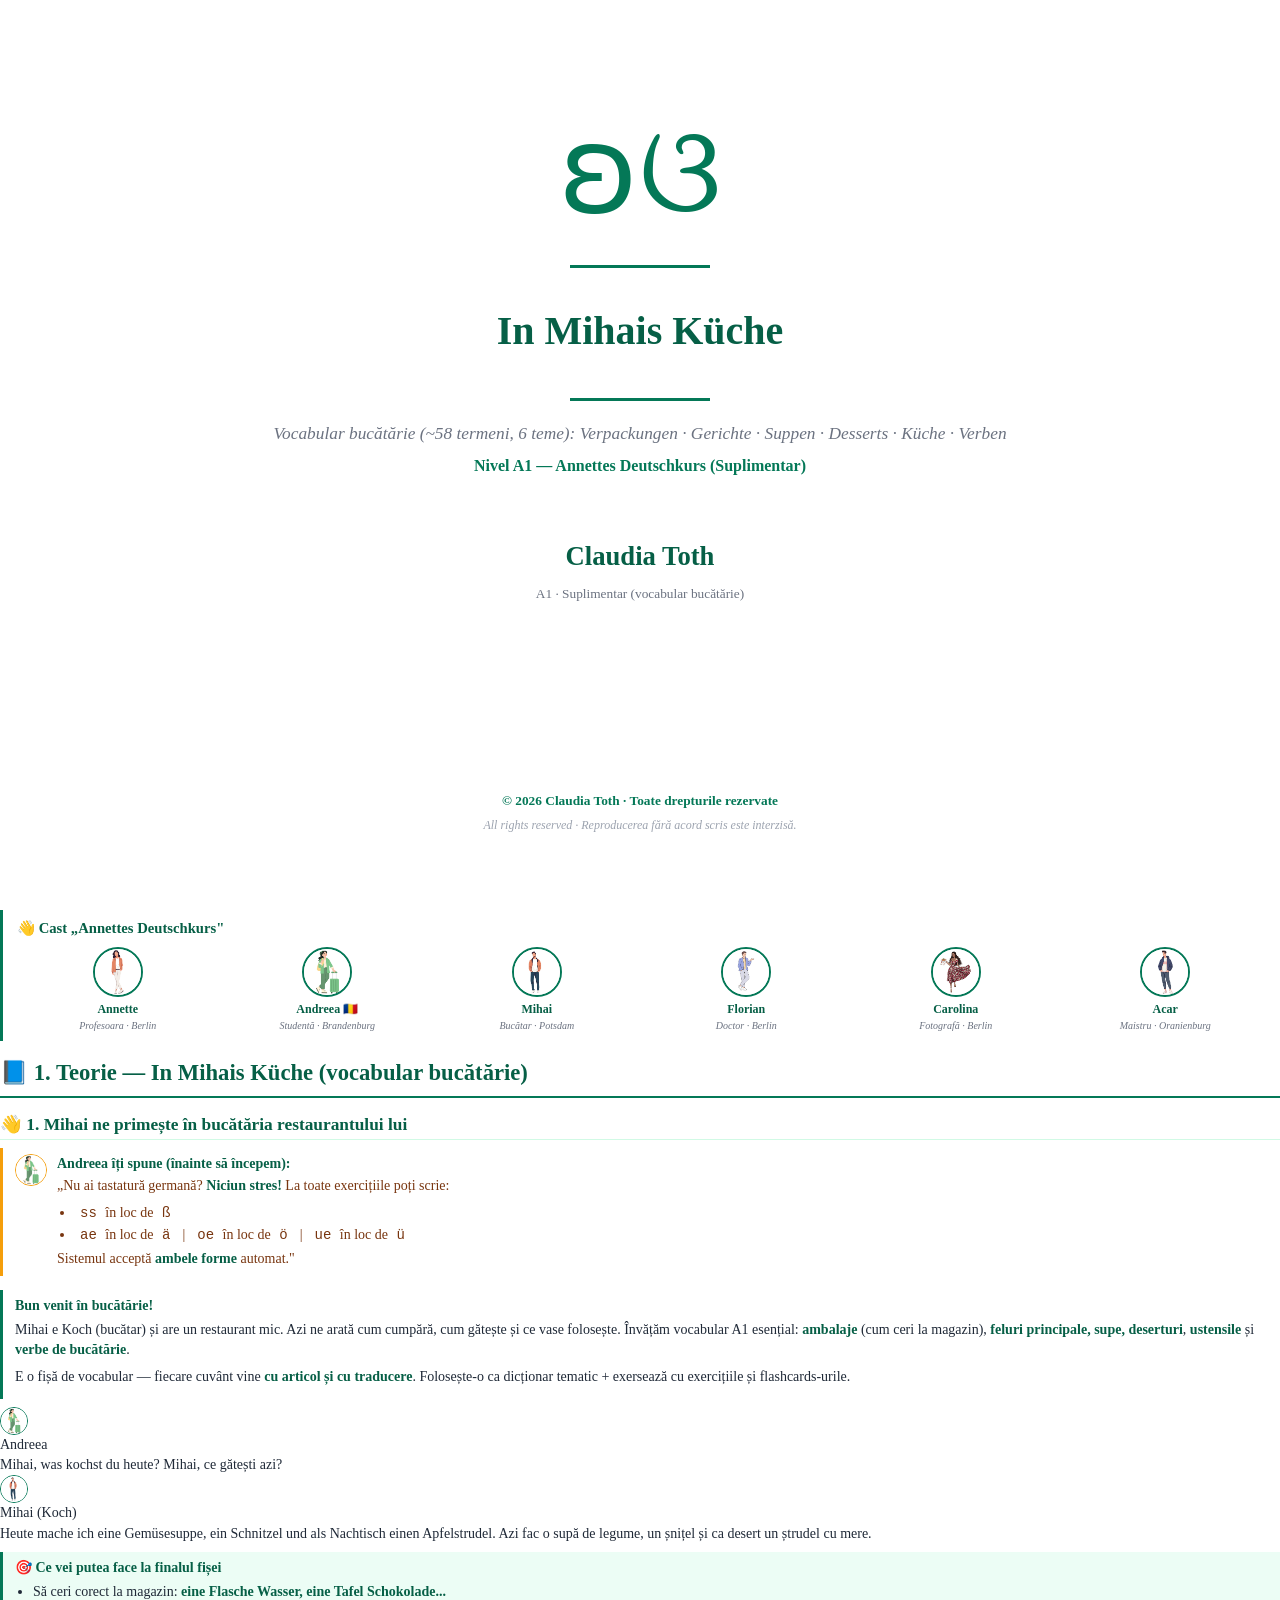
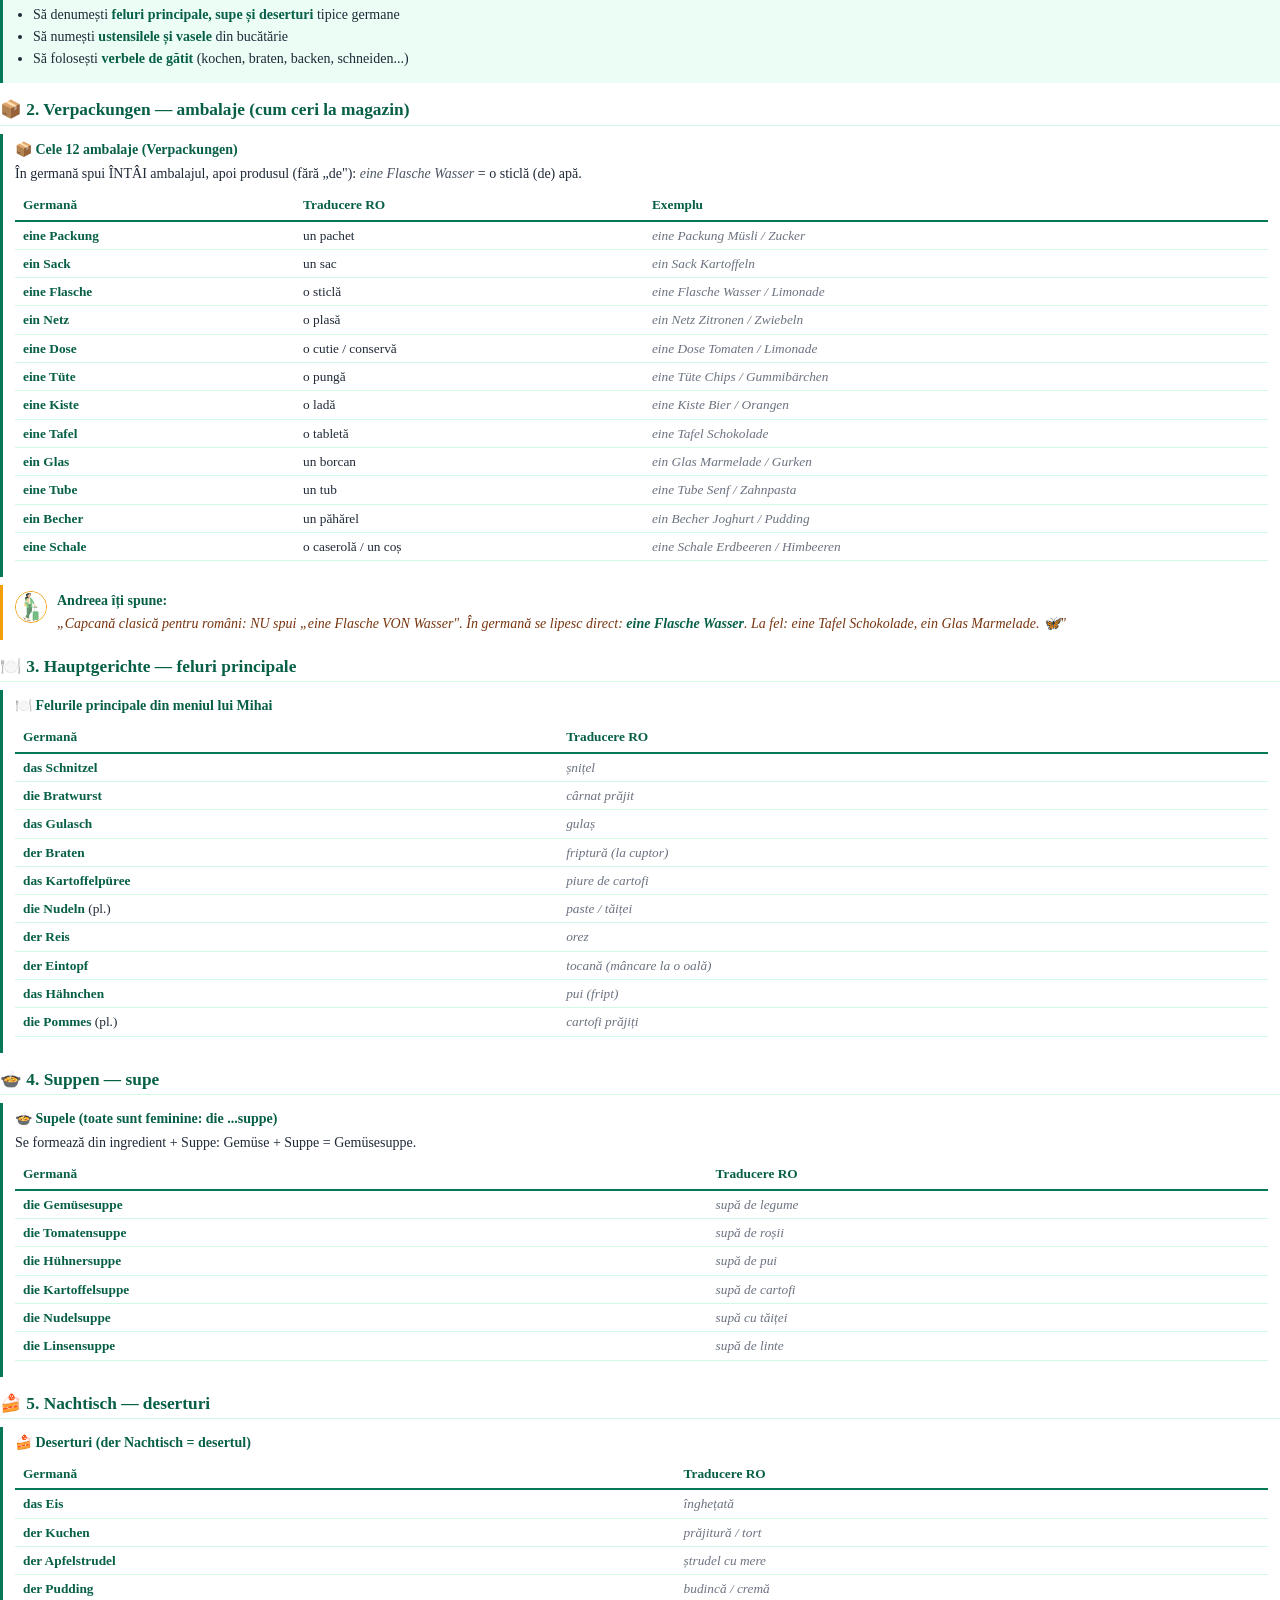
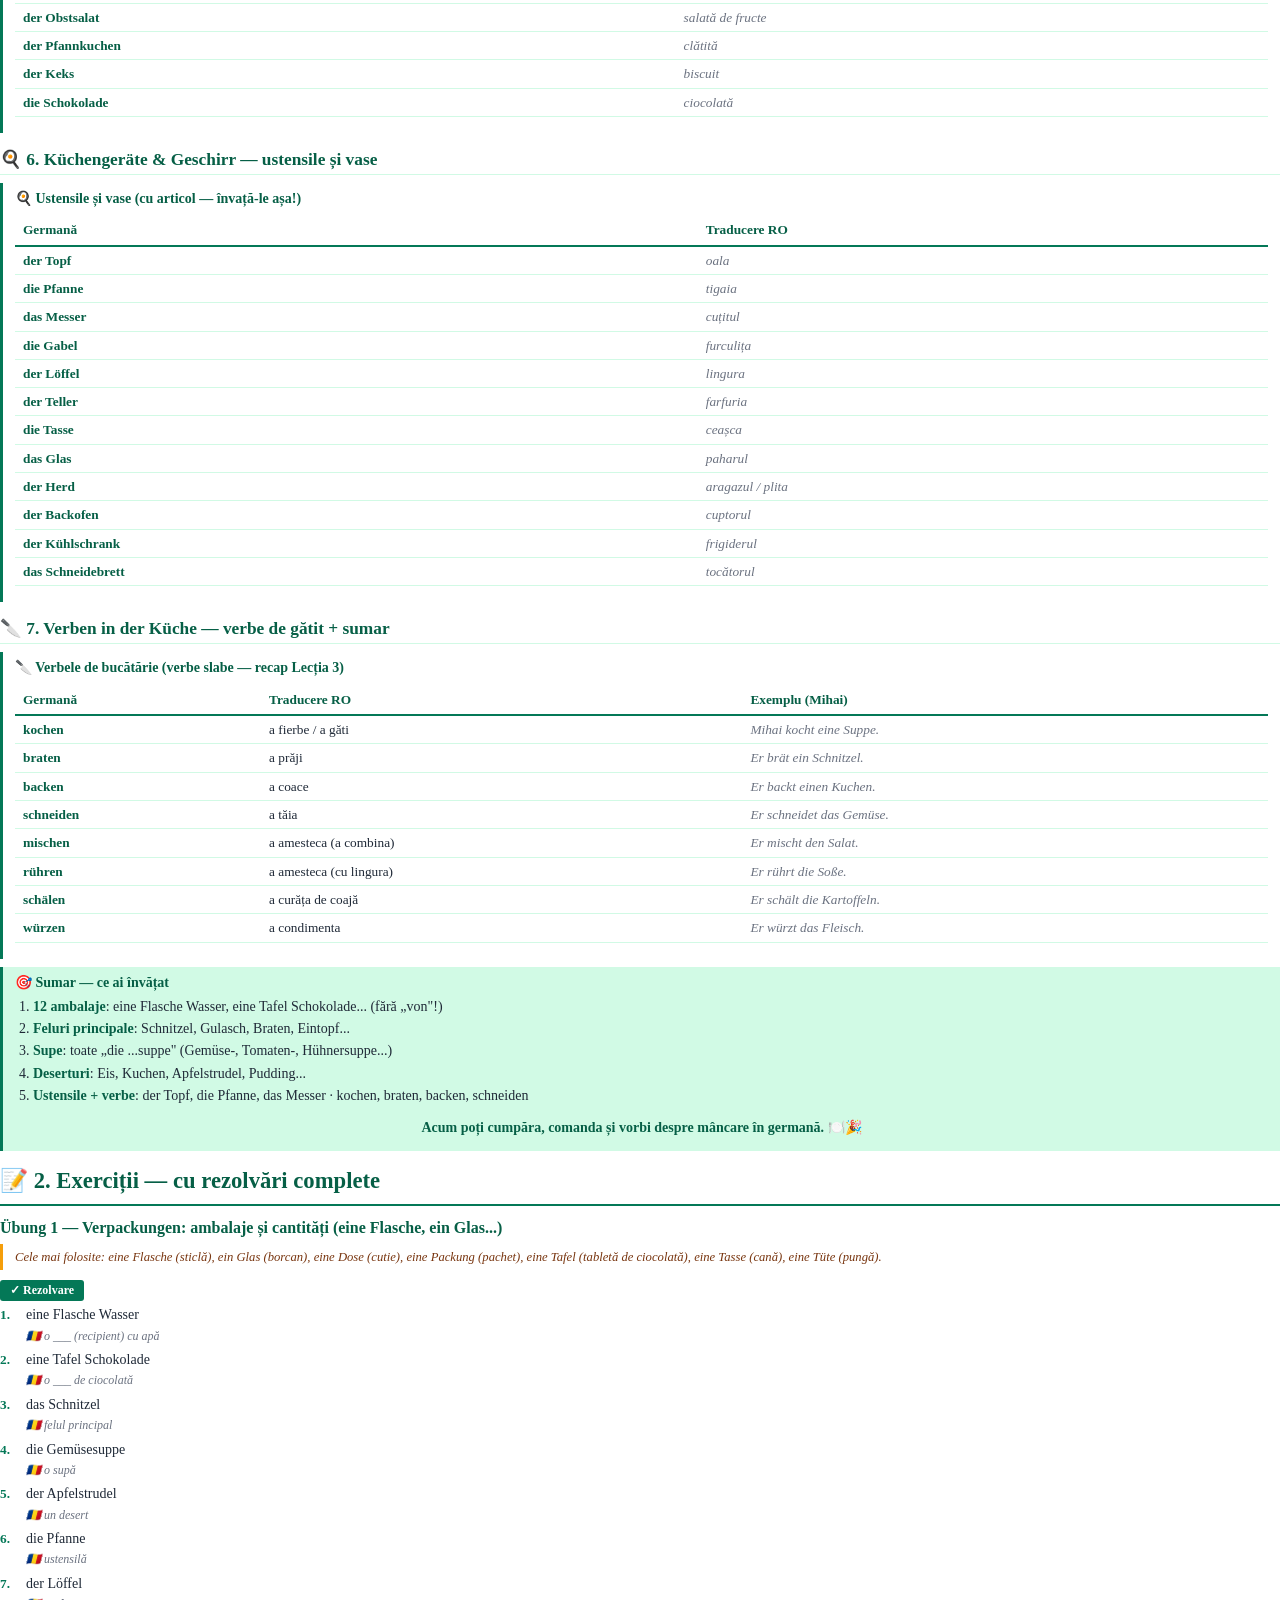
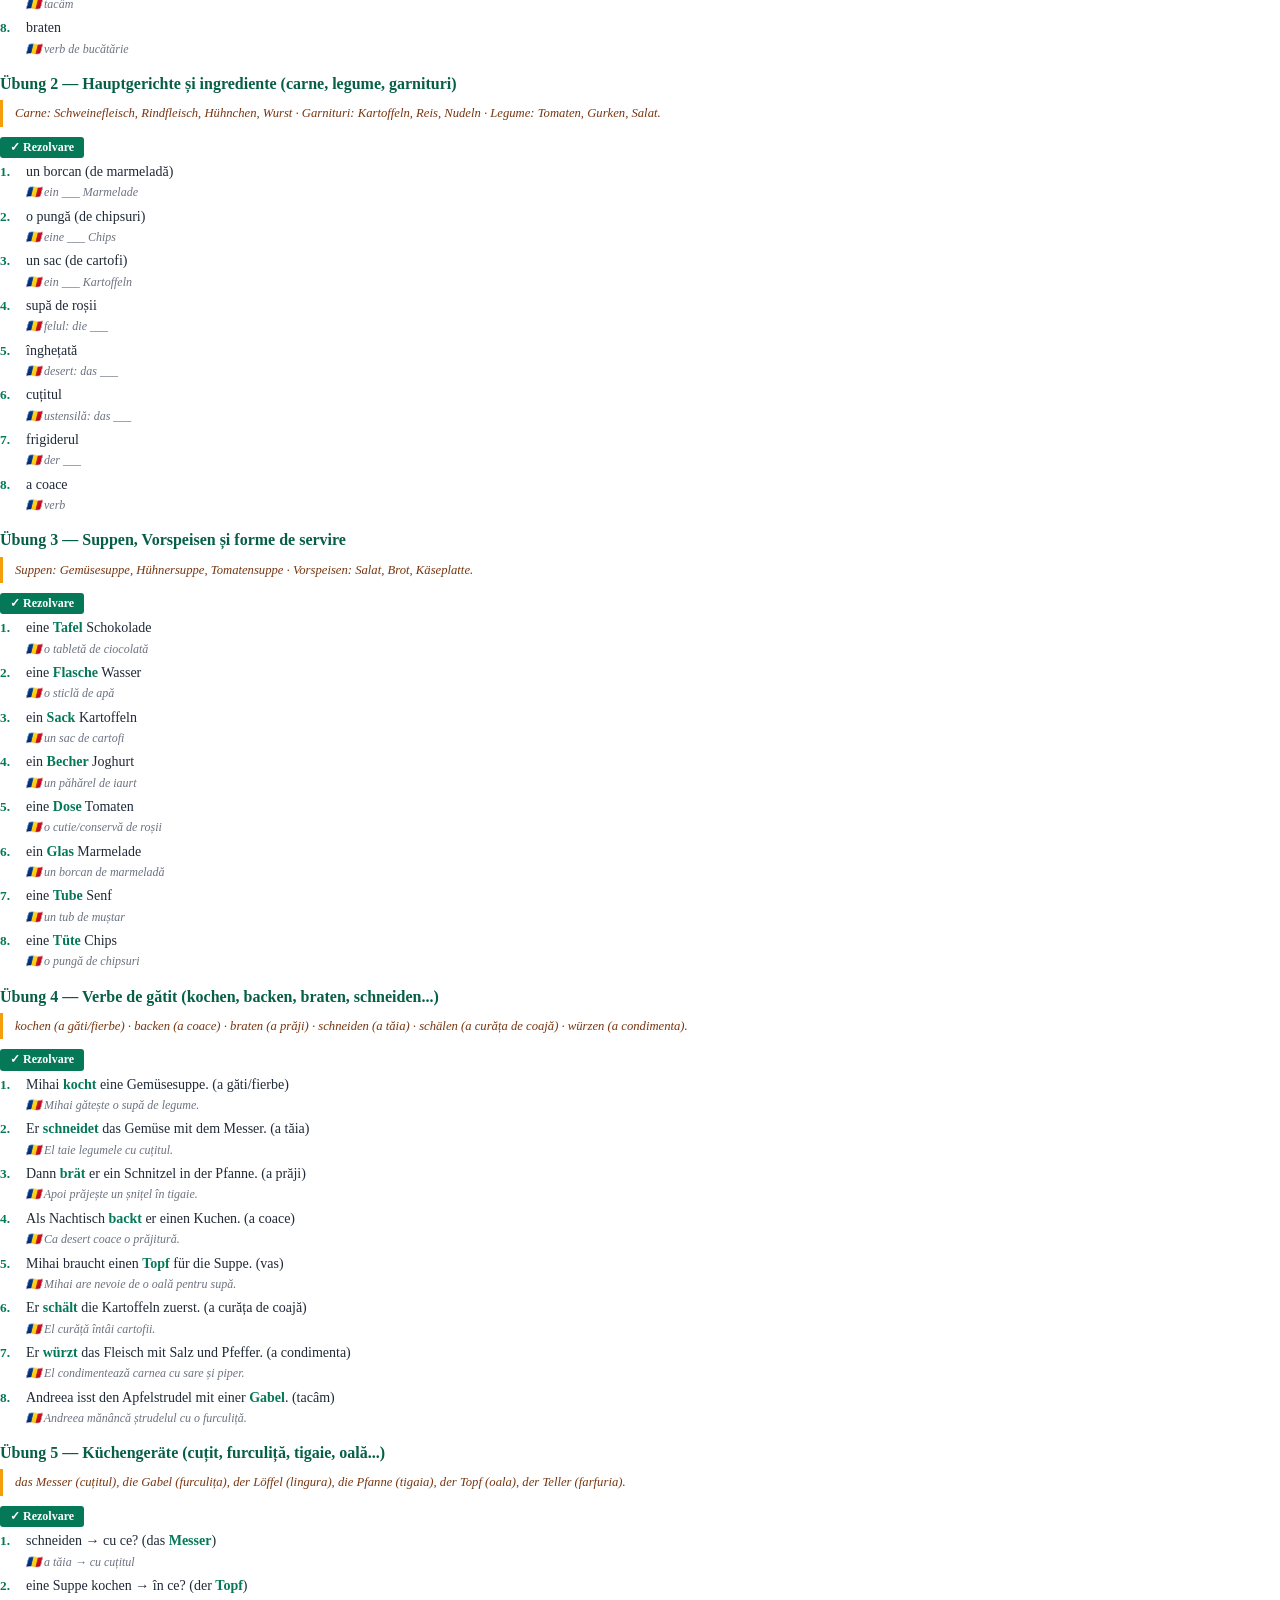
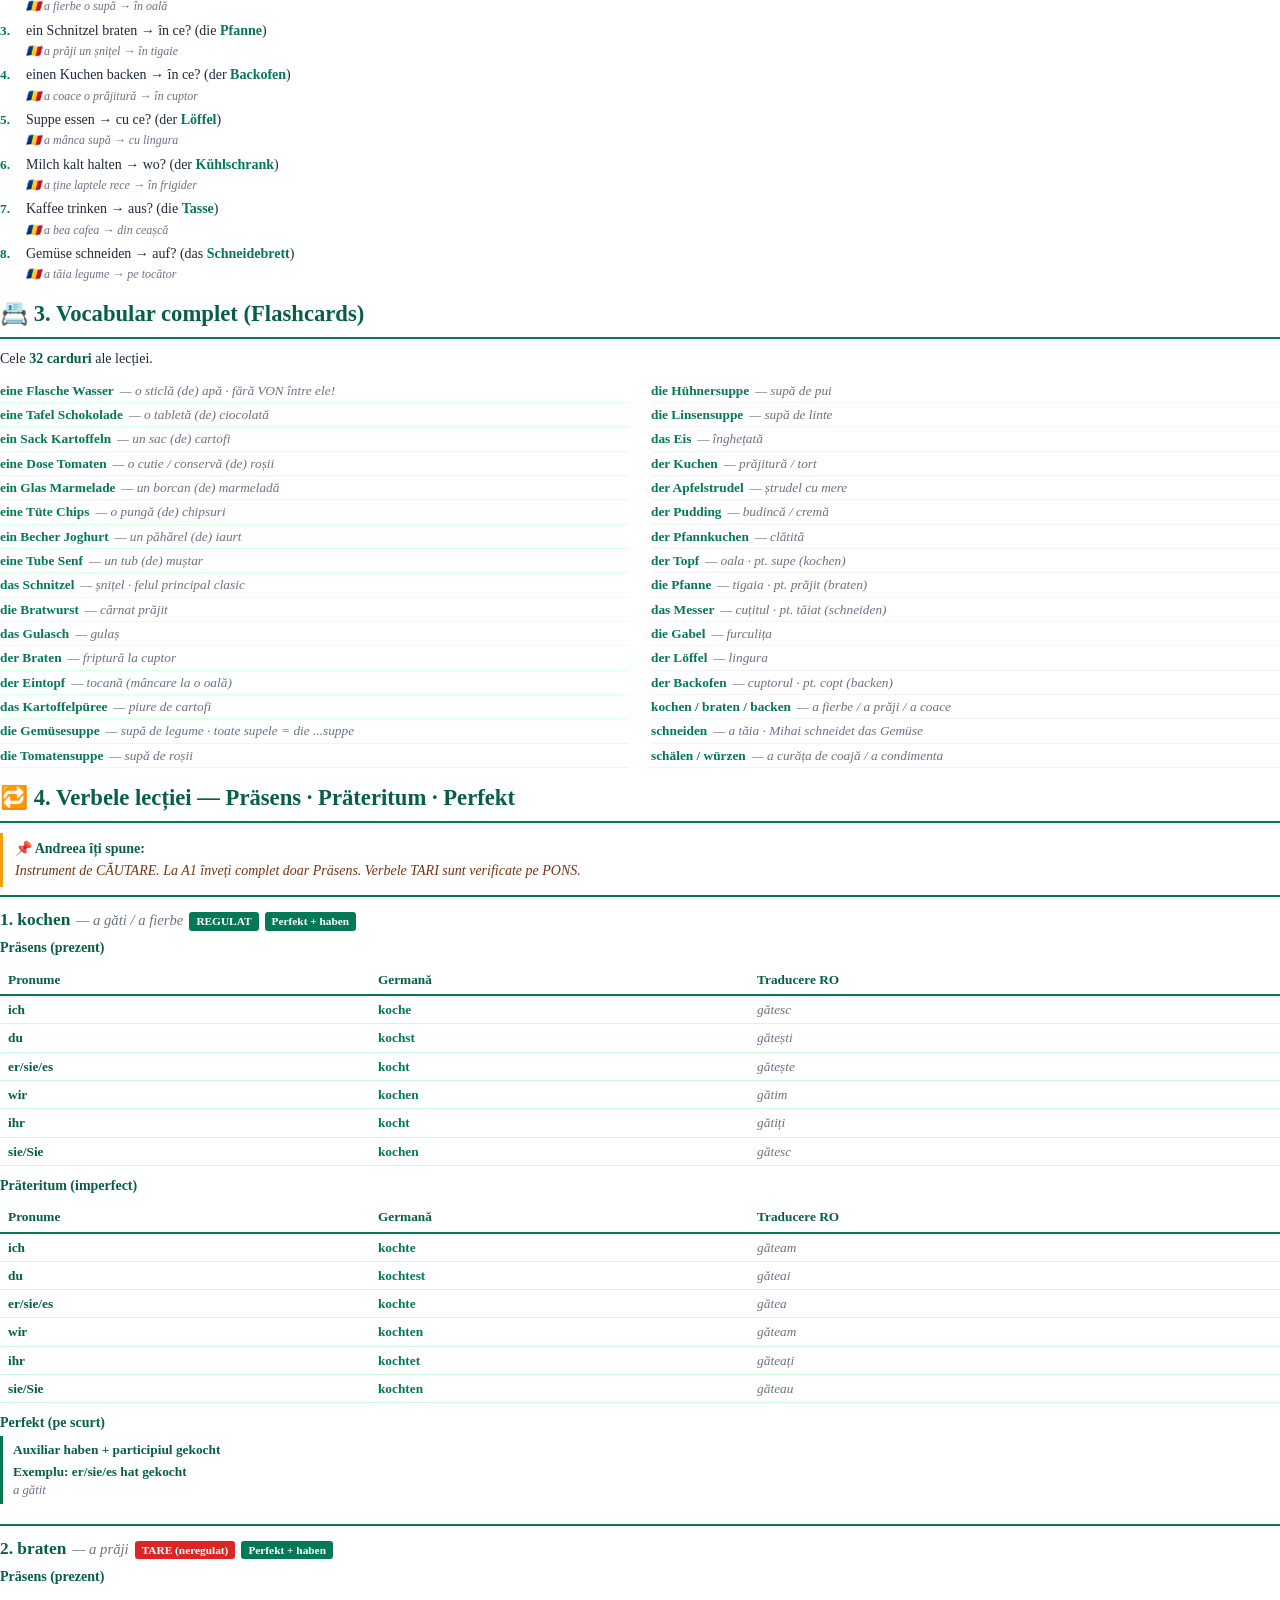
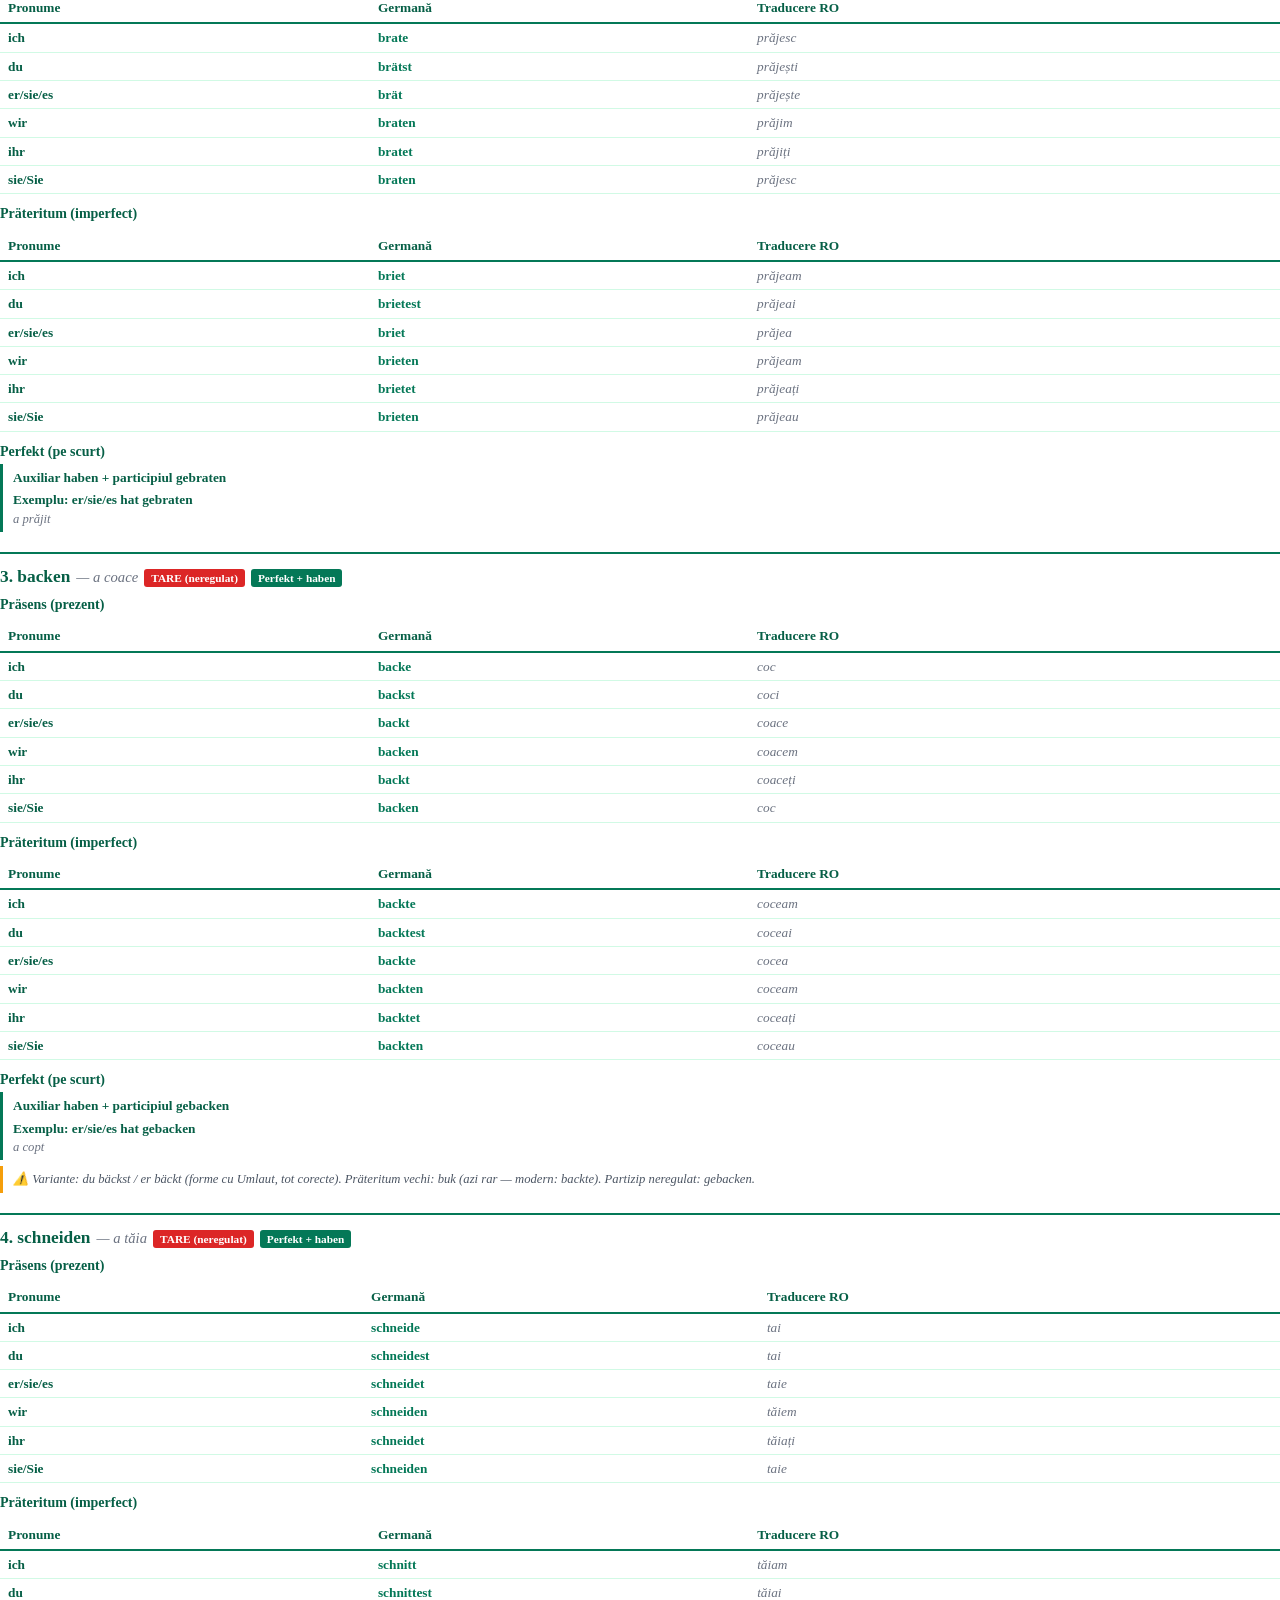
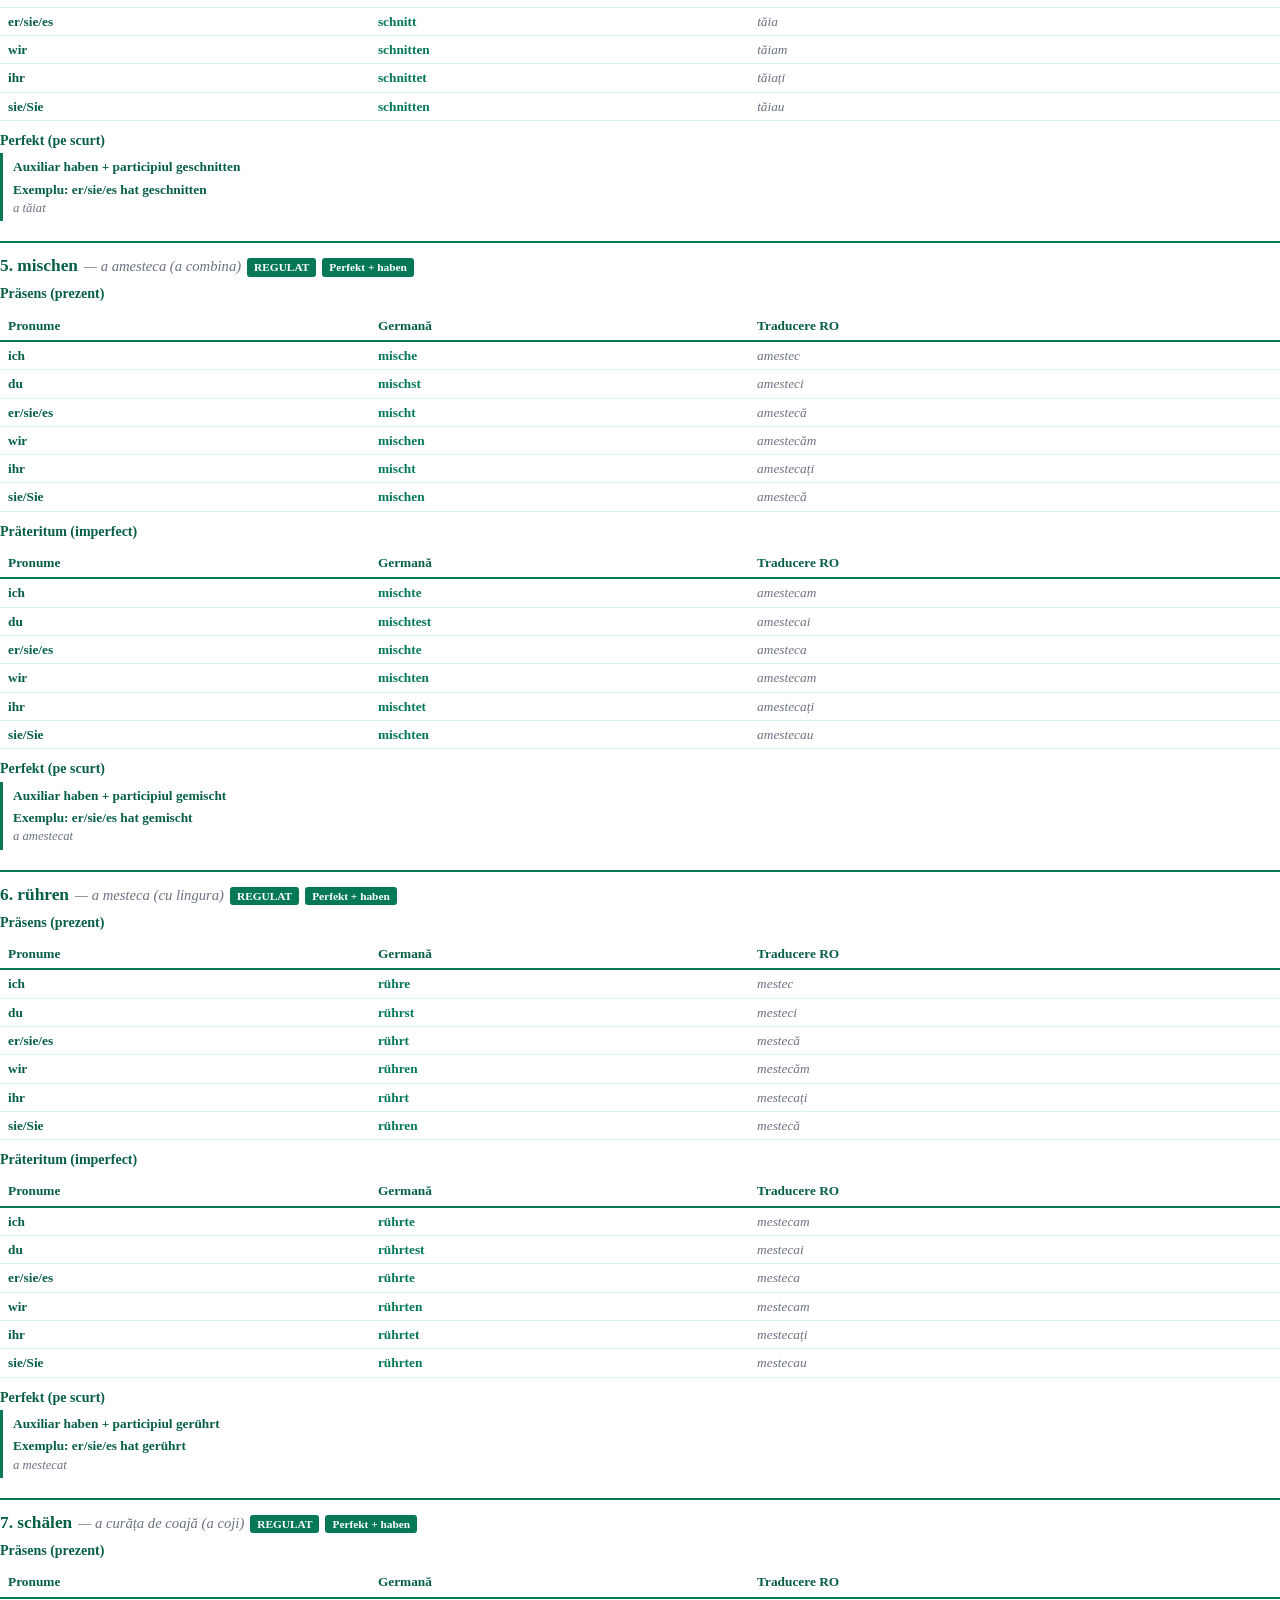
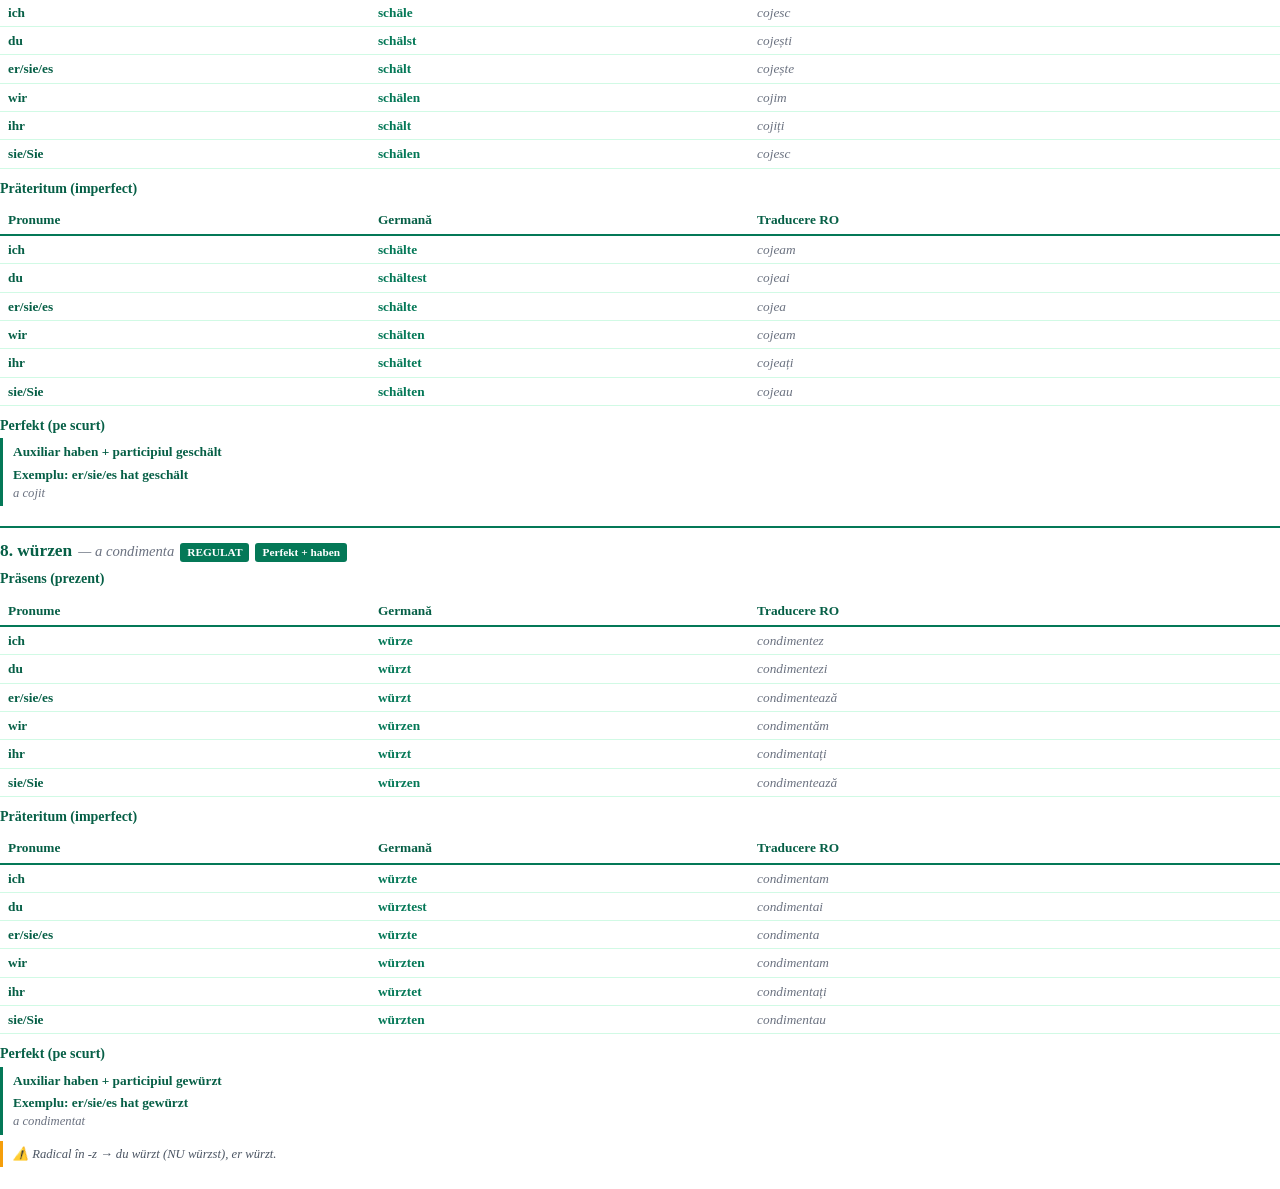
==== pdf.html @ fa6e8a19 "PDF brandat: In Mihais Kuche (suplimentar A1 vocabular bucatarie). 18 pagini." ====
<!DOCTYPE html>
<html lang="ro">
<head>
    <meta charset="UTF-8">
    <meta name="robots" content="noindex, nofollow">
    <title>In Mihais Küche · Claudia Toth · A1 · Suplimentar</title>
    <style>
        @page { size: A4; margin: 22mm 18mm 22mm 18mm;
            @bottom-center { content: "ʚଓ Claudia Toth · In Mihais Küche · A1 · Suplimentar (vocabular bucătărie) · © 2026 — Toate drepturile rezervate · pag. " counter(page) " / " counter(pages); font-size: 8.5pt; color: #047857; font-family: 'Georgia', 'Times New Roman', serif; }
        }
        @page :first { margin: 0; @bottom-center { content: ""; } }
        * { box-sizing: border-box; margin: 0; padding: 0; }
        body { font-family: 'Georgia', 'Times New Roman', serif; color: #1f2937; line-height: 1.45; font-size: 10.5pt; -webkit-print-color-adjust: exact; print-color-adjust: exact; }
        .cover { width: 100%; min-height: 100vh; padding: 80px 60px 60px; text-align: center; display: flex; flex-direction: column; align-items: center; justify-content: flex-start; page-break-after: always; }
        .cover-symbol { font-size: 90pt; color: #047857; line-height: 1; margin: 30px 0 15px; font-family: 'Segoe UI Emoji', 'Segoe UI', sans-serif; }
        .cover-divider { width: 140px; height: 3px; background: #047857; margin: 20px 0; border: none; }
        .cover-title { font-size: 30pt; color: #065f46; font-weight: bold; margin: 14px 0 18px; font-family: 'Georgia', serif; }
        .cover-subtitle { font-size: 13pt; color: #6b7280; font-style: italic; margin-bottom: 8px; }
        .cover-level { font-size: 12pt; color: #047857; font-weight: bold; margin-bottom: 60px; }
        .cover-author { font-size: 20pt; color: #065f46; font-weight: bold; margin-bottom: 8px; }
        .cover-series { font-size: 10pt; color: #6b7280; margin-bottom: 80px; }
        .cover-copyright { margin-top: auto; font-size: 10pt; color: #047857; font-weight: 600; }
        .cover-notice { font-size: 9pt; color: #9ca3af; font-style: italic; margin-top: 6px; }
        .content { padding: 0; }
        h1.chapter { color: #065f46; padding: 0 0 6px 0; font-size: 17pt; margin: 14px 0 10px; border-bottom: 2px solid #047857; font-family: 'Georgia', serif; page-break-after: avoid; }
        h2.sub-chapter { color: #065f46; font-size: 13pt; margin: 14px 0 6px; padding-bottom: 2px; border-bottom: 1px solid #d1fae5; font-family: 'Georgia', serif; page-break-after: avoid; }
        p { margin-bottom: 6px; }
        strong { color: #065f46; }
        em { color: #4b5563; font-style: italic; }
        ul, ol { margin: 4px 0 8px 22px; }
        li { margin-bottom: 2px; }
        .theory-box { background: transparent; border-left: 3px solid #047857; padding: 6px 12px; margin: 8px 0; page-break-inside: avoid; }
        .theory-box h4 { color: #065f46; font-size: 10.5pt; margin-bottom: 4px; }
        .info-box { border-left-color: #3b82f6; }
        .warn-box { border-left-color: #f59e0b; }
        .example-box { border-left: 2px dashed #047857; padding: 4px 12px; margin: 4px 0; page-break-inside: avoid; }
        .example-box .de { color: #065f46; font-weight: 600; }
        .example-box .ro { color: #6b7280; font-style: italic; font-size: 9.5pt; margin-top: 1px; }
        table { width: 100%; border-collapse: collapse; margin: 6px 0 10px; font-size: 10pt; page-break-inside: avoid; }
        table thead { background: transparent; }
        table th { padding: 5px 8px; text-align: left; font-weight: bold; color: #065f46; border-bottom: 2px solid #047857; }
        table td { padding: 4px 8px; border-bottom: 1px solid #d1fae5; vertical-align: top; }
        td.verb { color: #047857; font-weight: bold; }
        td.ro-text { color: #6b7280; font-style: italic; }
        .ro-translation { display: block; color: #6b7280; font-style: italic; font-size: 9pt; margin-top: 1px; }
        .andreea-note { border-left: 3px solid #f59e0b; padding: 6px 12px; margin: 8px 0; page-break-inside: avoid; font-style: italic; color: #78350f; display: flex; gap: 10px; align-items: flex-start; }
        .andreea-note .speaker { font-weight: bold; font-style: normal; color: #065f46; margin-bottom: 2px; }
        .andreea-note-avatar { width: 32px; height: 32px; border-radius: 50%; object-fit: cover; flex-shrink: 0; border: 1.5px solid #f59e0b; }
        .andreea-note-content { display: block; flex: 1; }
        .dialog-avatar { width: 28px; height: 28px; border-radius: 50%; object-fit: cover; border: 1.5px solid #047857; vertical-align: middle; margin-right: 6px; }
        .cast-banner { border-left: 3px solid #047857; padding: 8px 14px; margin: 10px 0 16px; page-break-inside: avoid; }
        .cast-banner h4 { color: #065f46; font-size: 11pt; margin-bottom: 8px; }
        .cast-grid { display: grid; grid-template-columns: repeat(6, 1fr); gap: 8px; }
        .cast-card { text-align: center; font-size: 8.5pt; page-break-inside: avoid; }
        .cast-card img { width: 50px; height: 50px; border-radius: 50%; object-fit: cover; display: block; margin: 0 auto 4px; border: 2px solid #047857; }
        .cast-card .name { color: #065f46; font-weight: bold; font-size: 9pt; display: block; }
        .cast-card .detail { color: #6b7280; font-style: italic; font-size: 7.5pt; display: block; }
        .ex-block { margin-bottom: 14px; page-break-inside: avoid; }
        .ex-block h3 { color: #065f46; font-size: 12pt; margin-bottom: 5px; }
        .ex-block .instruction { border-left: 3px solid #f59e0b; padding: 4px 12px; margin-bottom: 6px; font-size: 9.5pt; color: #78350f; font-style: italic; }
        .rezolvare-banner { display: inline-block; background: #047857; color: white; padding: 2px 10px; border-radius: 3px; font-size: 9pt; font-weight: bold; margin: 4px 0; -webkit-print-color-adjust: exact; print-color-adjust: exact; }
        .ex-item { display: flex; gap: 8px; margin-bottom: 5px; align-items: flex-start; }
        .ex-num { color: #047857; font-weight: bold; font-size: 10pt; flex-shrink: 0; min-width: 18px; }
        .ex-num::after { content: "."; }
        .ex-body { flex: 1; }
        .ex-q { margin-bottom: 2px; }
        .ex-a { color: #047857; font-weight: bold; font-size: 10pt; margin-top: 2px; }
        .ex-a::before { content: "✓ Rezolvare: "; color: #065f46; }
        .ex-explanation { color: #6b7280; font-size: 9pt; font-style: italic; margin-top: 1px; }
        .options { margin-left: 14px; color: #4b5563; font-size: 9.5pt; }
        .options .right { color: #047857; font-weight: bold; }
        .flashcards-grid { columns: 2; column-gap: 22px; margin-top: 8px; }
        .fc-row { break-inside: avoid; padding: 2px 0; border-bottom: 1px dotted #d1fae5; font-size: 10pt; }
        .fc-row .de { color: #047857; font-weight: bold; }
        .fc-row .ro { color: #6b7280; font-style: italic; margin-left: 6px; }
        .verb-card { border-top: 2px solid #047857; padding: 10px 0 8px 0; margin-bottom: 12px; page-break-inside: avoid; }
        .verb-card .vh { display: flex; align-items: baseline; flex-wrap: wrap; gap: 6px; margin-bottom: 6px; }
        .verb-card .vh .name { font-size: 13pt; color: #065f46; font-weight: bold; }
        .verb-card .vh .ro { color: #6b7280; font-style: italic; font-size: 11pt; }
        .verb-card .vh .badge { display: inline-block; padding: 1px 7px; border-radius: 3px; font-size: 8.5pt; color: white; font-weight: bold; -webkit-print-color-adjust: exact; print-color-adjust: exact; }
        .verb-card .vh .badge.strong { background: #dc2626; }
        .verb-card .vh .badge.weak { background: #047857; }
        .verb-card .vh .badge.aux { background: #7c3aed; }
        .verb-card .vh .badge.sein { background: #2563eb; }
        .verb-card .vh .badge.haben { background: #047857; }
        .verb-card h5 { color: #065f46; margin: 6px 0 2px; font-size: 10.5pt; }
        .verb-card .perfekt-box { border-left: 3px solid #047857; padding: 4px 10px; margin-top: 2px; font-size: 10pt; }
        .verb-card .perfekt-box .de { color: #065f46; font-weight: 600; }
        .verb-card .perfekt-box .ro { color: #6b7280; font-style: italic; font-size: 9.5pt; }
        .verb-card .note { font-size: 9.5pt; color: #4b5563; padding: 4px 10px; border-left: 3px solid #f59e0b; margin-top: 6px; font-style: italic; }
        .new-section { page-break-before: always; }
    </style>
</head>
<body>

<div class="cover">
    <div class="cover-symbol">ʚଓ</div>
    <hr class="cover-divider">
    <h1 class="cover-title">In Mihais Küche</h1>
    <hr class="cover-divider">
    <p class="cover-subtitle">Vocabular bucătărie (~58 termeni, 6 teme): Verpackungen · Gerichte · Suppen · Desserts · Küche · Verben</p>
    <p class="cover-level">Nivel A1 — Annettes Deutschkurs (Suplimentar)</p>
    <p class="cover-author">Claudia Toth</p>
    <p class="cover-series">A1 · Suplimentar (vocabular bucătărie)</p>
    <div class="cover-copyright">© 2026 Claudia Toth · Toate drepturile rezervate</div>
    <p class="cover-notice">All rights reserved · Reproducerea fără acord scris este interzisă.</p>
</div>

<div id="pdf-content"></div>

<script src="theory.js"></script>
<script src="exercises.js"></script>
<script src="flashcards.js"></script>
<script src="verbs.js"></script>
<script src="pdf-builder.js"></script>

</body>
</html>
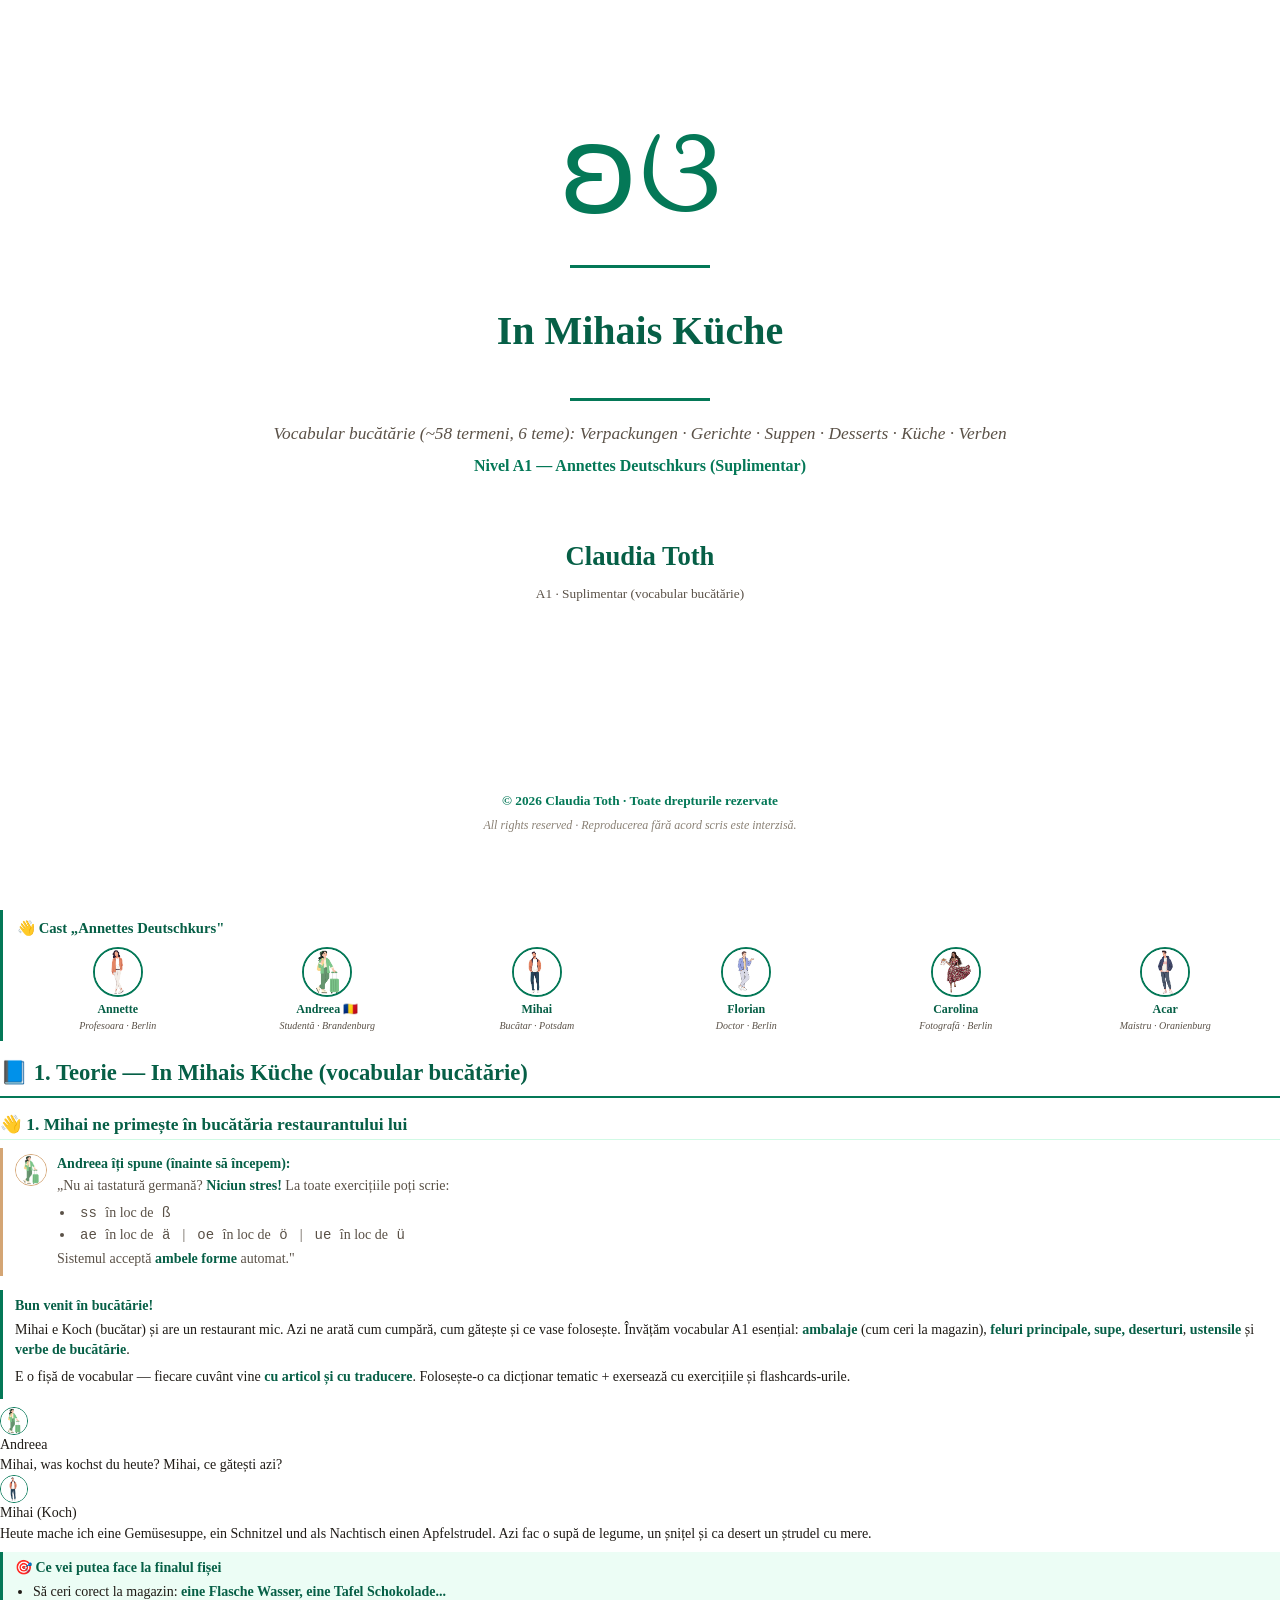
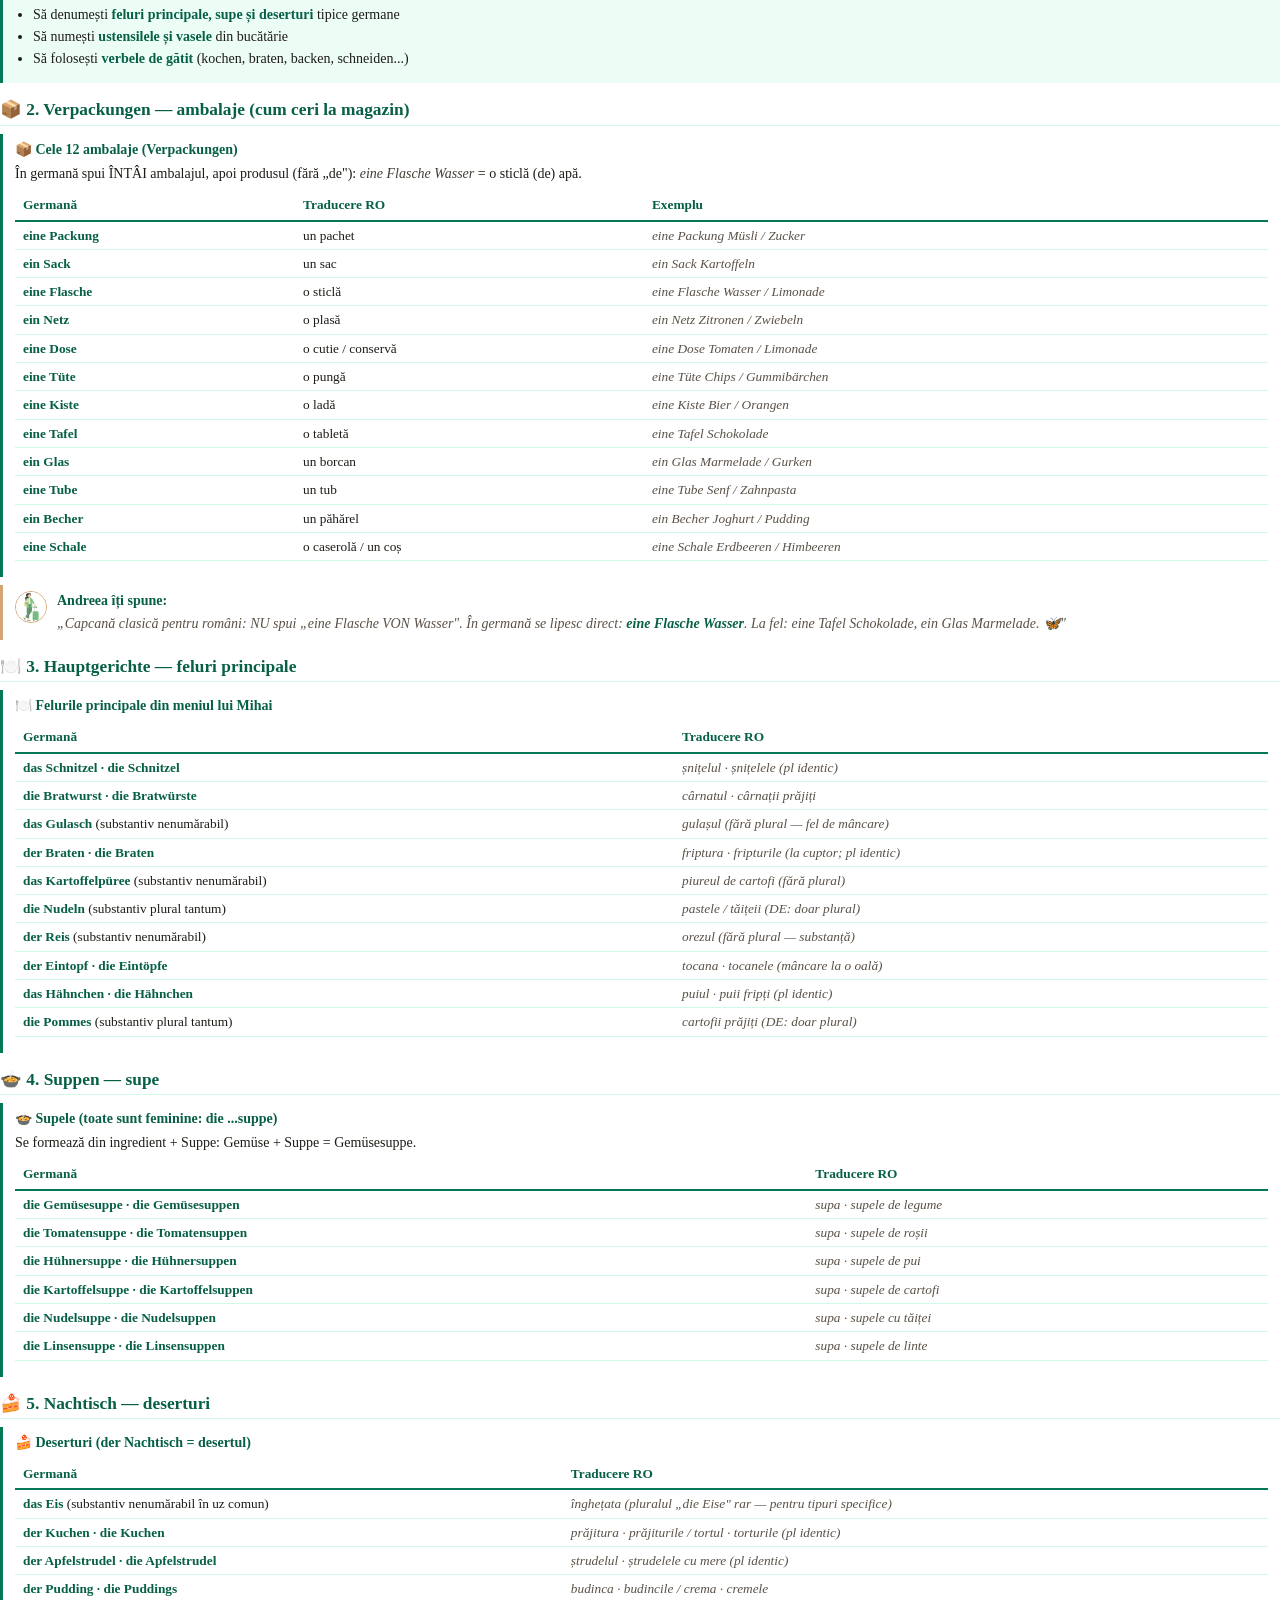
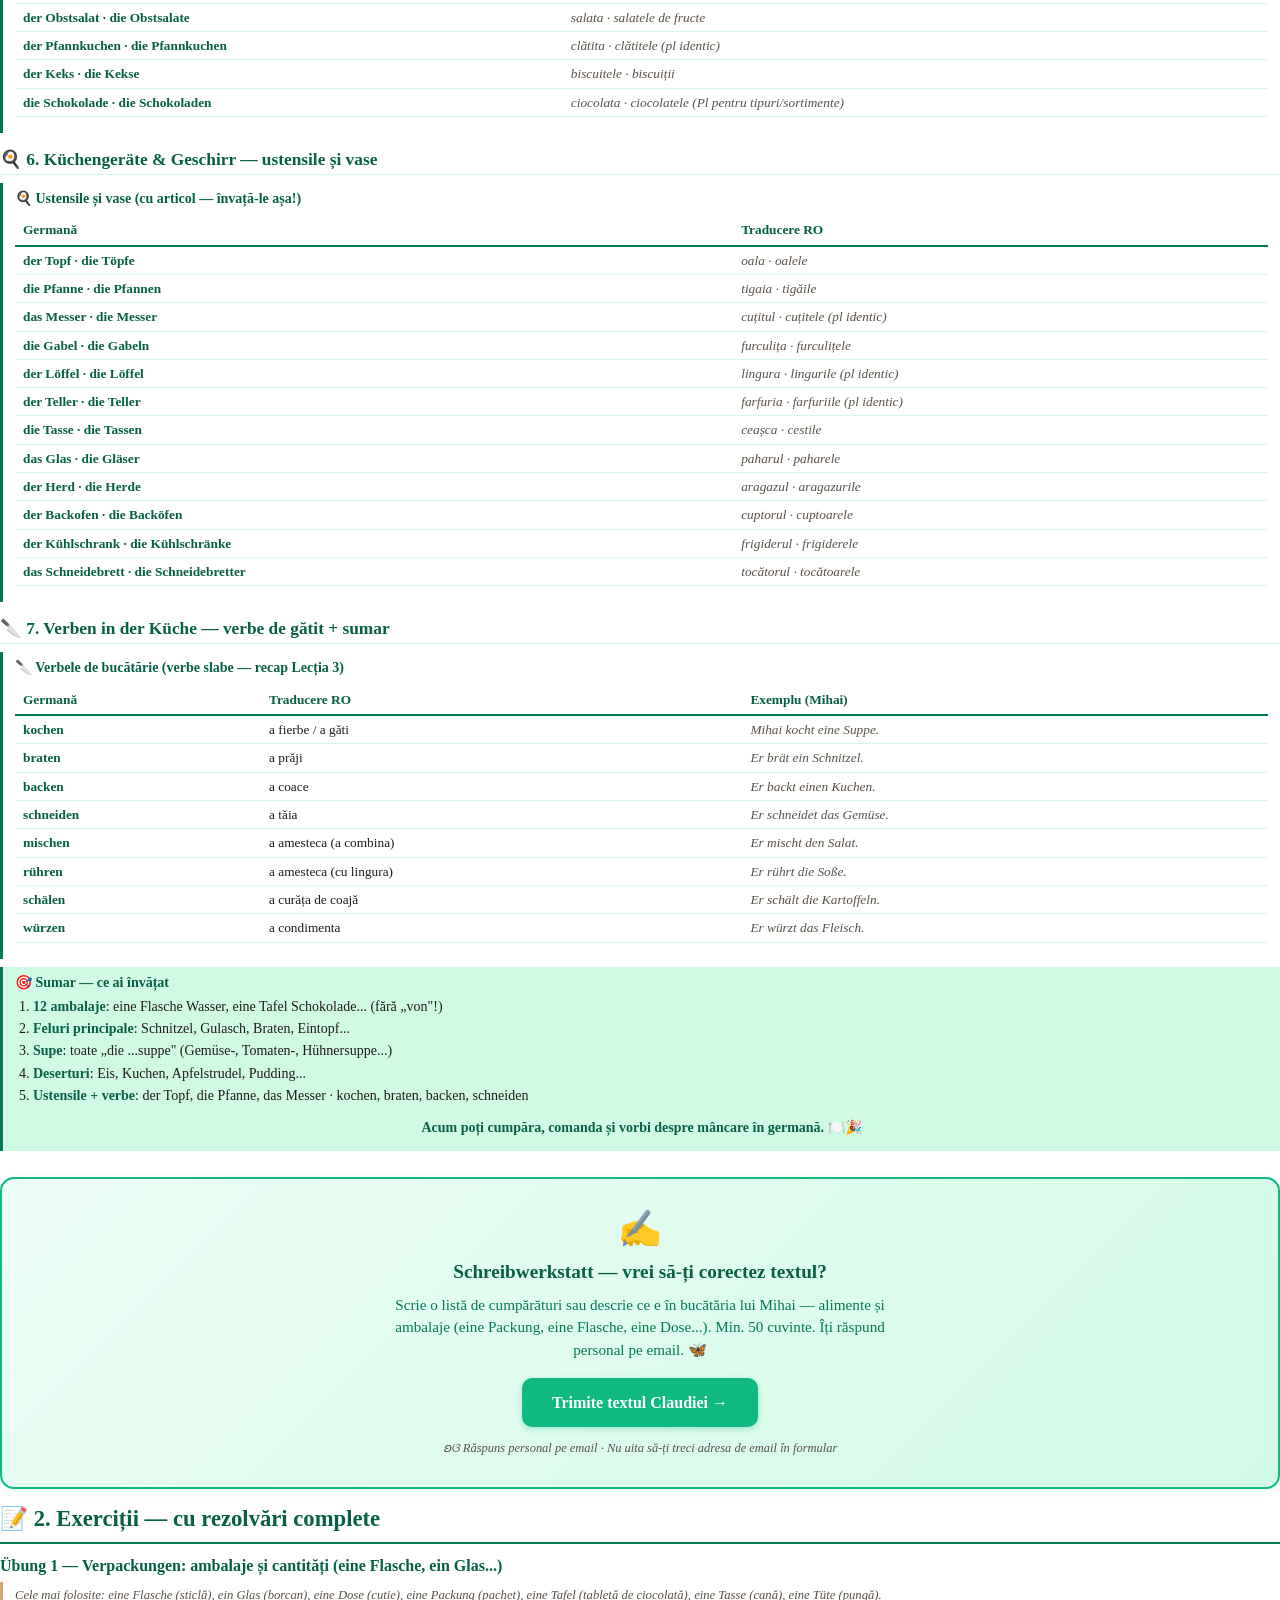
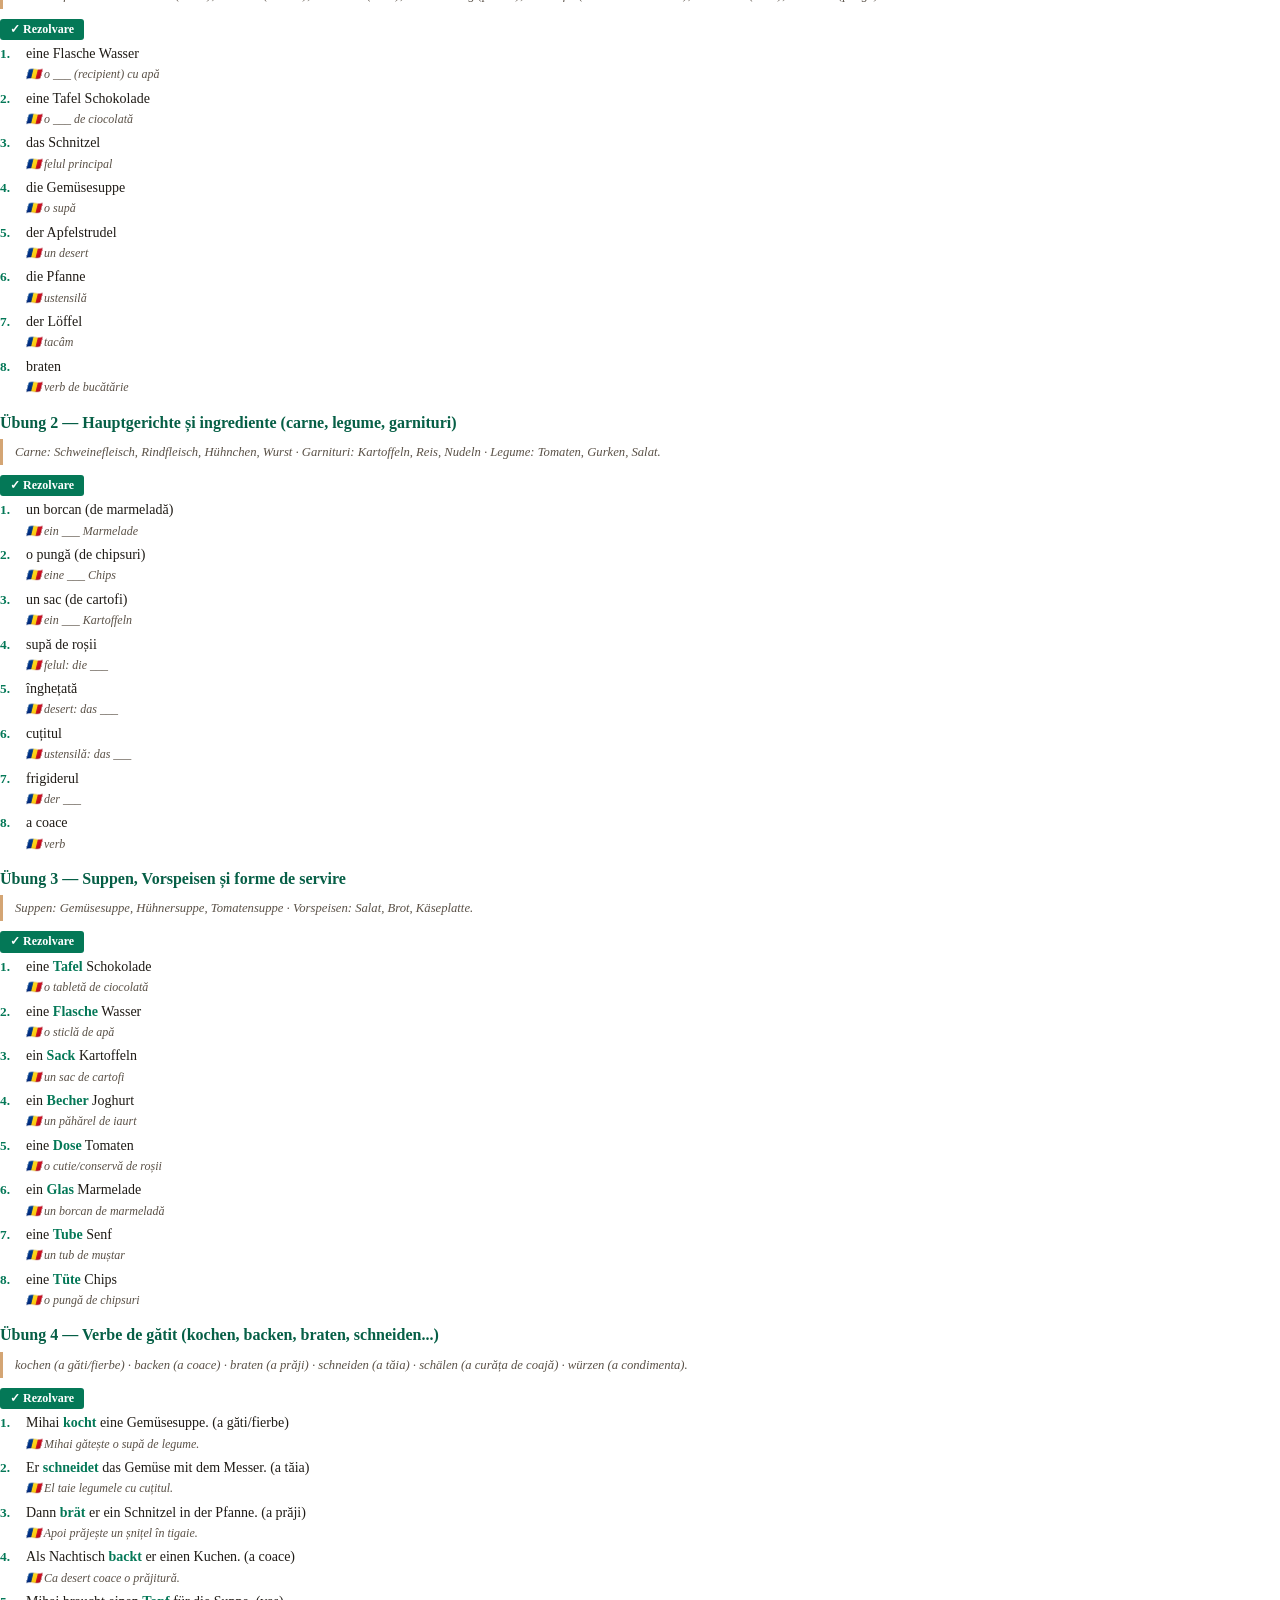
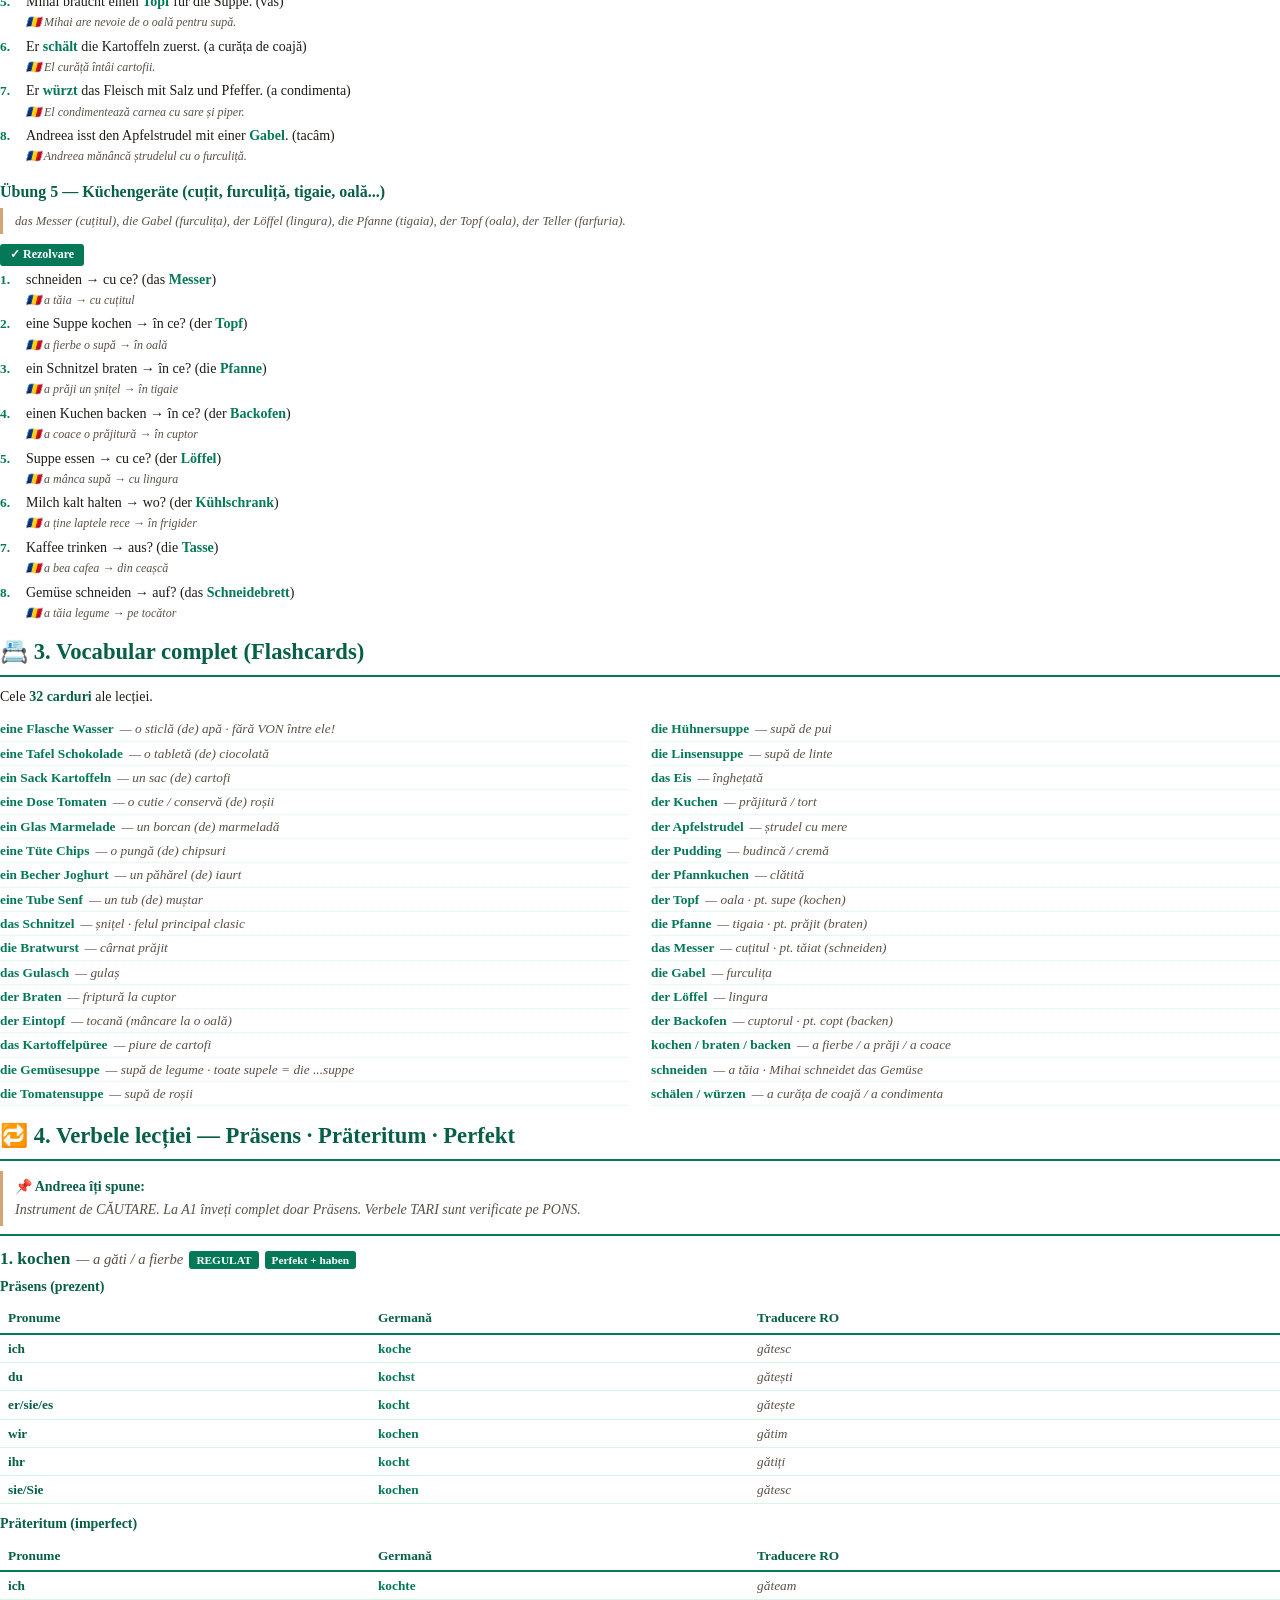
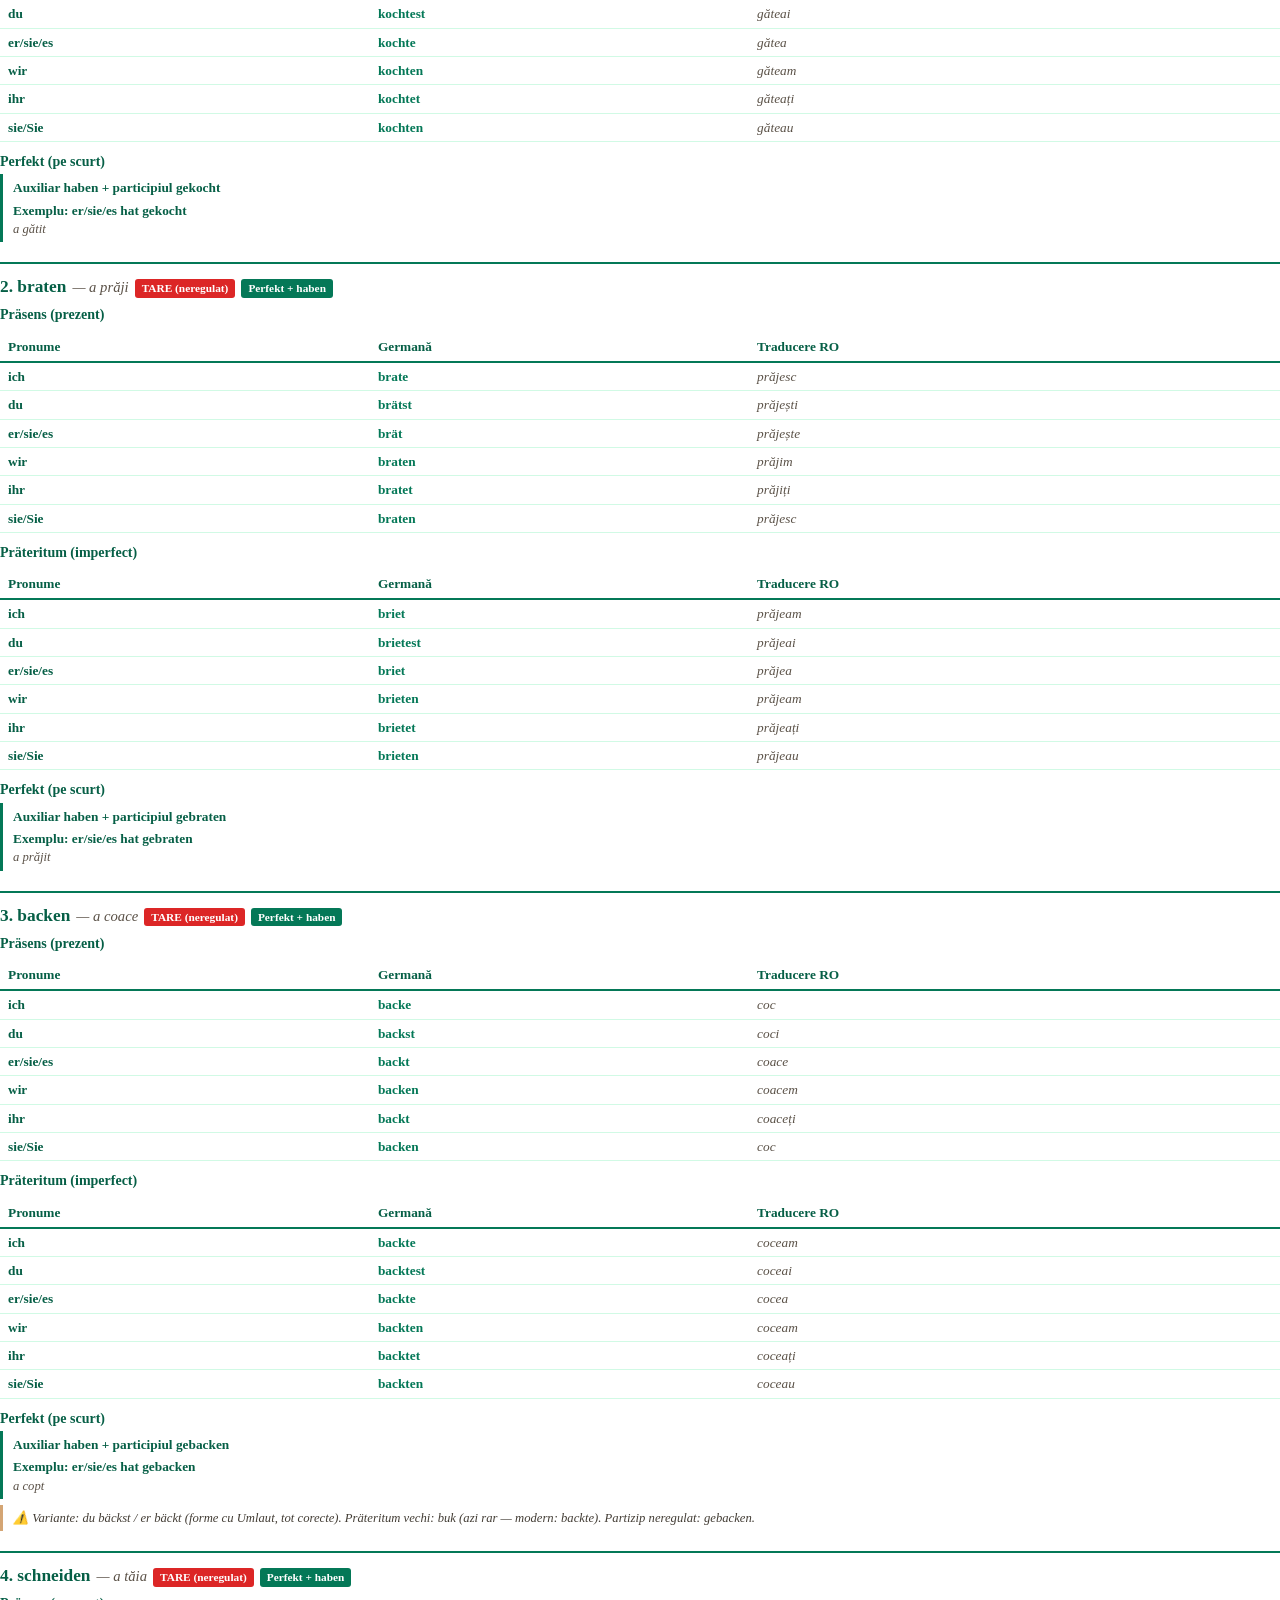
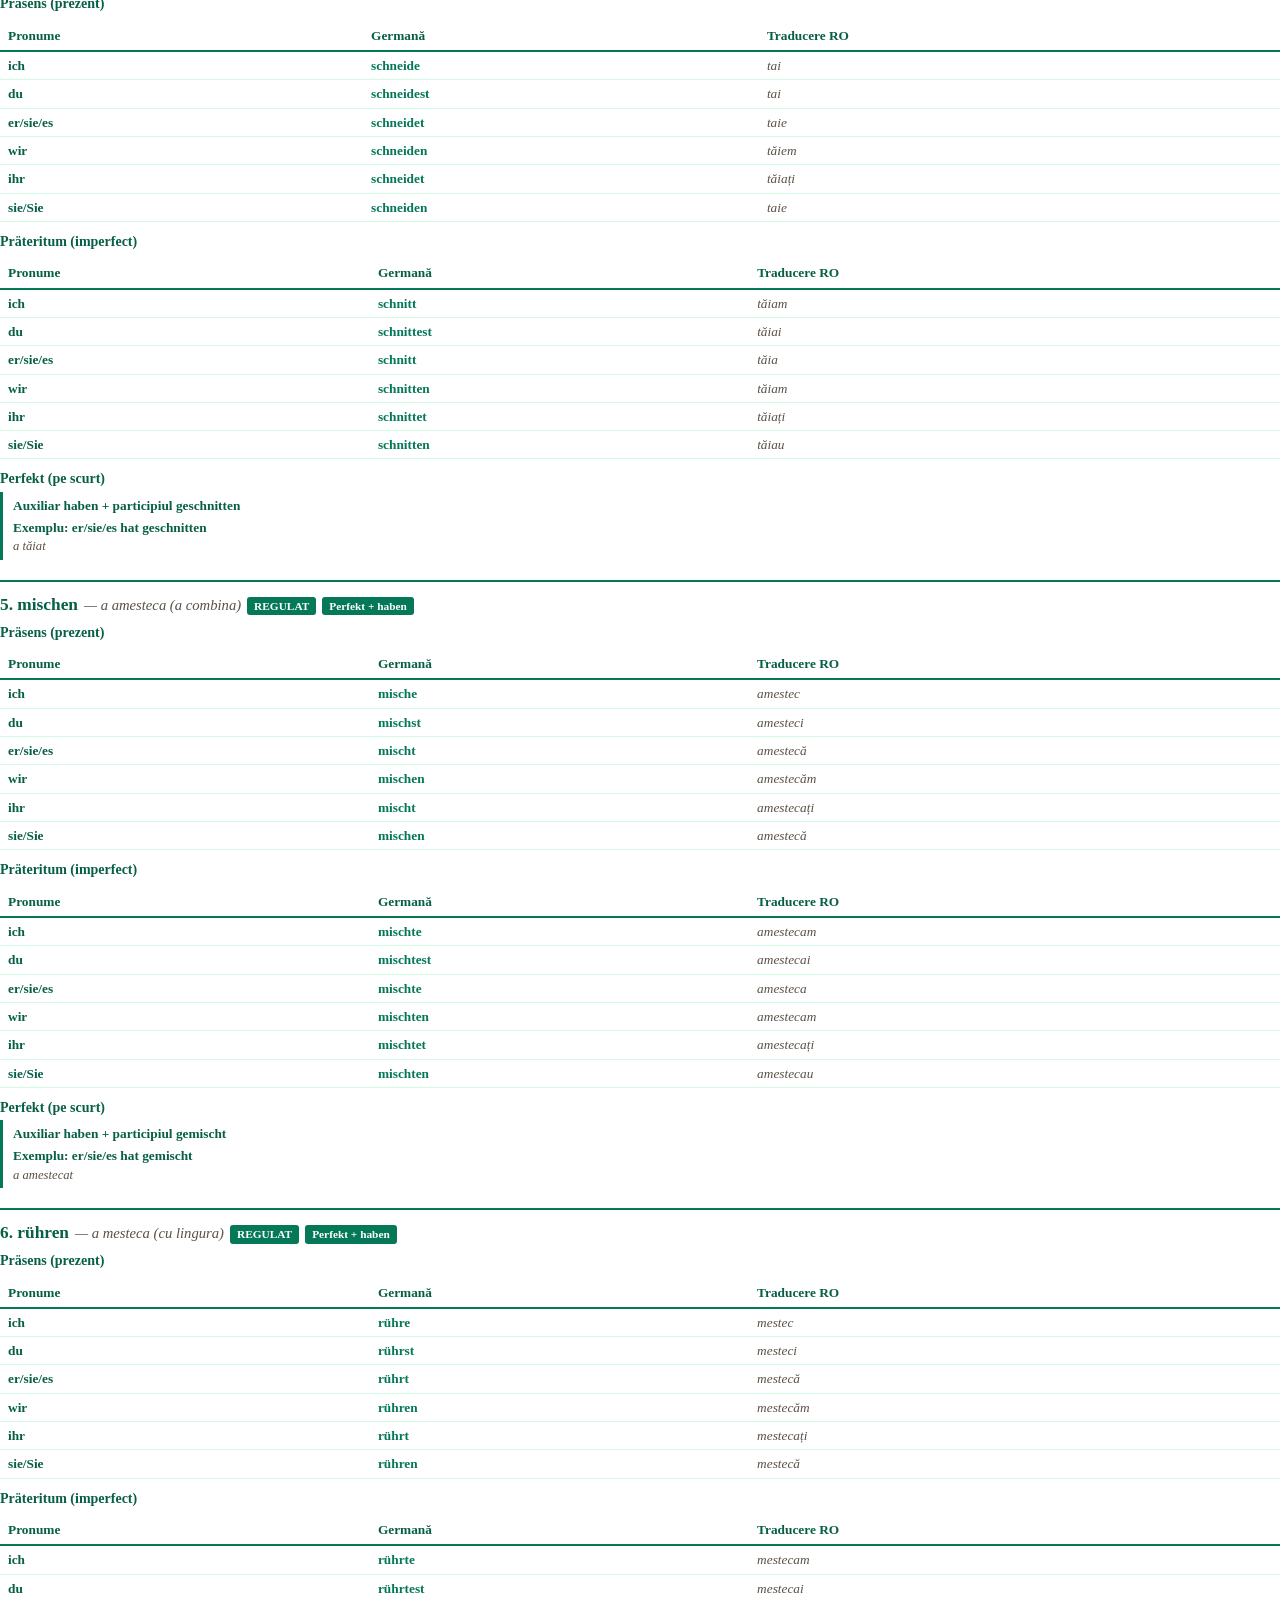
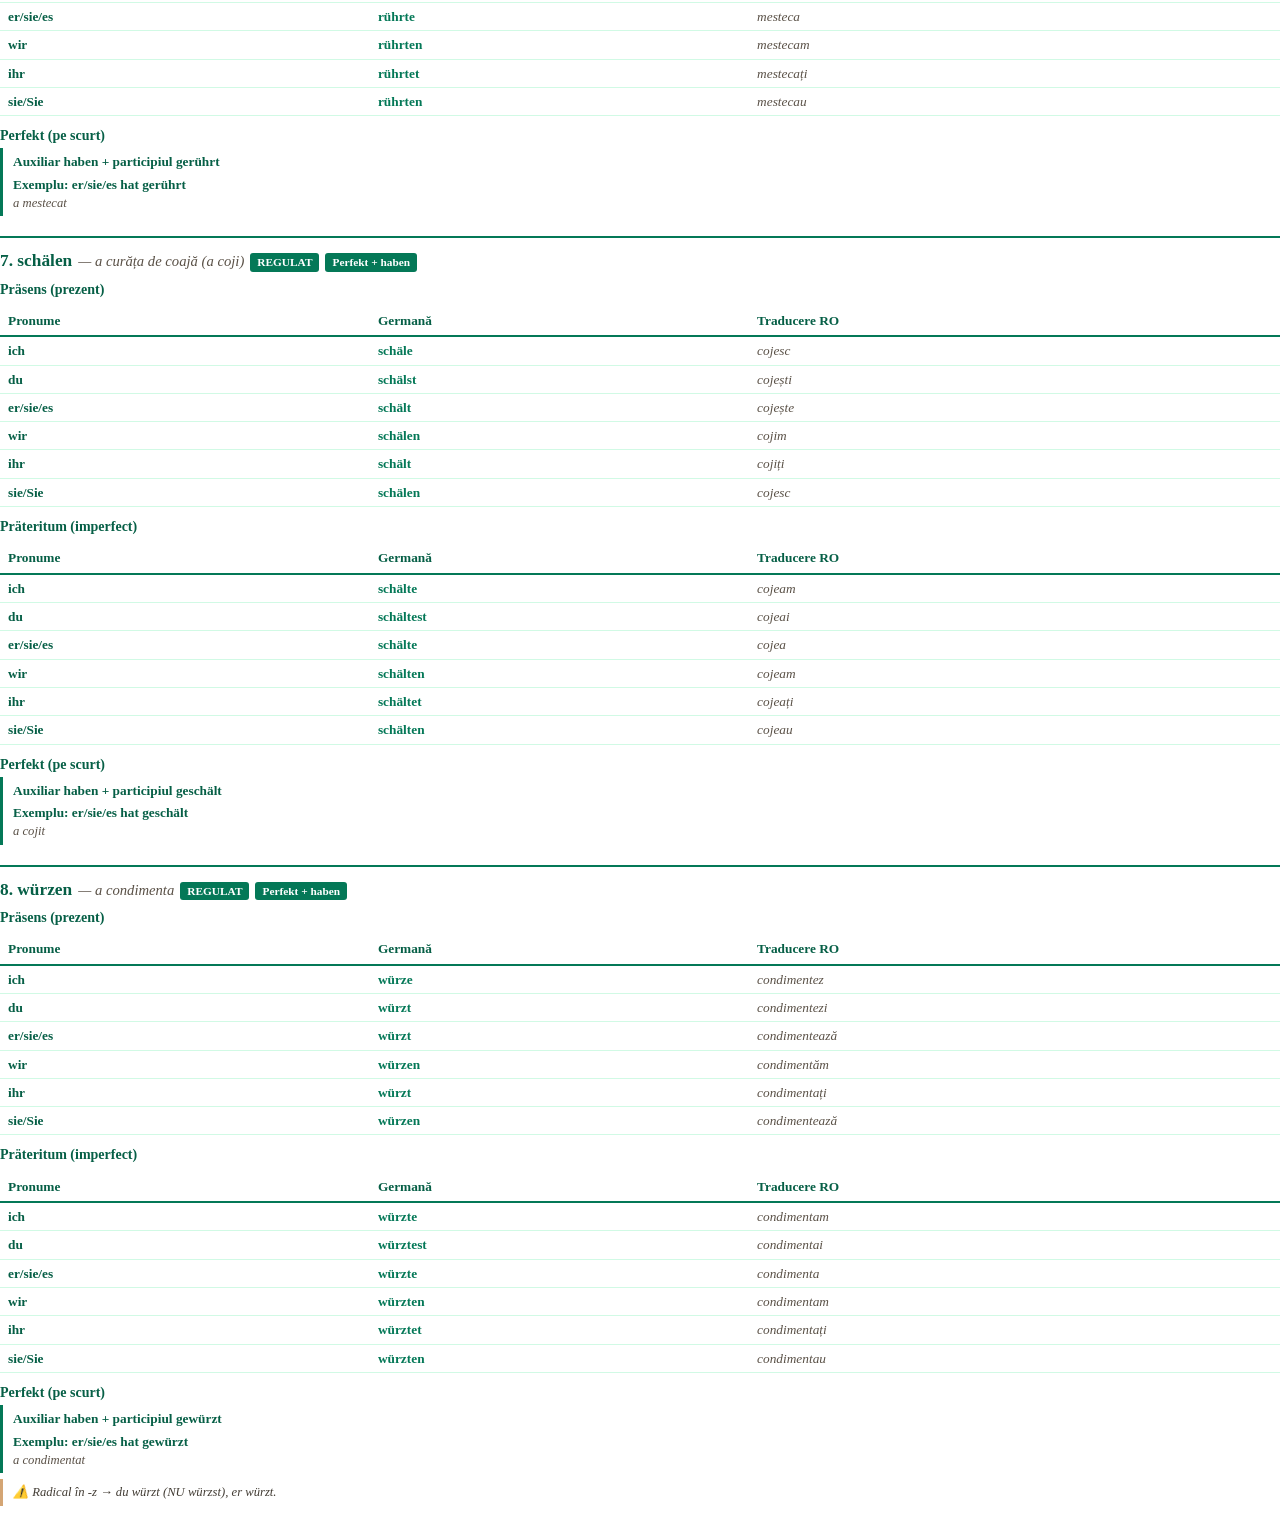
==== commit 38e9256e: "Rebrand v2 culori: crem + auriu + emerald (mustar v1 eliminat) + PDF regenerat Co-Authored-By: Claud" ====
--- a/pdf.html
+++ b/pdf.html
@@ -10,42 +10,42 @@
         }
         @page :first { margin: 0; @bottom-center { content: ""; } }
         * { box-sizing: border-box; margin: 0; padding: 0; }
-        body { font-family: 'Georgia', 'Times New Roman', serif; color: #1f2937; line-height: 1.45; font-size: 10.5pt; -webkit-print-color-adjust: exact; print-color-adjust: exact; }
+        body { font-family: 'Georgia', 'Times New Roman', serif; color: #1F1B16; line-height: 1.45; font-size: 10.5pt; -webkit-print-color-adjust: exact; print-color-adjust: exact; }
         .cover { width: 100%; min-height: 100vh; padding: 80px 60px 60px; text-align: center; display: flex; flex-direction: column; align-items: center; justify-content: flex-start; page-break-after: always; }
         .cover-symbol { font-size: 90pt; color: #047857; line-height: 1; margin: 30px 0 15px; font-family: 'Segoe UI Emoji', 'Segoe UI', sans-serif; }
         .cover-divider { width: 140px; height: 3px; background: #047857; margin: 20px 0; border: none; }
         .cover-title { font-size: 30pt; color: #065f46; font-weight: bold; margin: 14px 0 18px; font-family: 'Georgia', serif; }
-        .cover-subtitle { font-size: 13pt; color: #6b7280; font-style: italic; margin-bottom: 8px; }
+        .cover-subtitle { font-size: 13pt; color: #5A5147; font-style: italic; margin-bottom: 8px; }
         .cover-level { font-size: 12pt; color: #047857; font-weight: bold; margin-bottom: 60px; }
         .cover-author { font-size: 20pt; color: #065f46; font-weight: bold; margin-bottom: 8px; }
-        .cover-series { font-size: 10pt; color: #6b7280; margin-bottom: 80px; }
+        .cover-series { font-size: 10pt; color: #5A5147; margin-bottom: 80px; }
         .cover-copyright { margin-top: auto; font-size: 10pt; color: #047857; font-weight: 600; }
-        .cover-notice { font-size: 9pt; color: #9ca3af; font-style: italic; margin-top: 6px; }
+        .cover-notice { font-size: 9pt; color: #8a8175; font-style: italic; margin-top: 6px; }
         .content { padding: 0; }
         h1.chapter { color: #065f46; padding: 0 0 6px 0; font-size: 17pt; margin: 14px 0 10px; border-bottom: 2px solid #047857; font-family: 'Georgia', serif; page-break-after: avoid; }
         h2.sub-chapter { color: #065f46; font-size: 13pt; margin: 14px 0 6px; padding-bottom: 2px; border-bottom: 1px solid #d1fae5; font-family: 'Georgia', serif; page-break-after: avoid; }
         p { margin-bottom: 6px; }
         strong { color: #065f46; }
-        em { color: #4b5563; font-style: italic; }
+        em { color: #433d35; font-style: italic; }
         ul, ol { margin: 4px 0 8px 22px; }
         li { margin-bottom: 2px; }
         .theory-box { background: transparent; border-left: 3px solid #047857; padding: 6px 12px; margin: 8px 0; page-break-inside: avoid; }
         .theory-box h4 { color: #065f46; font-size: 10.5pt; margin-bottom: 4px; }
         .info-box { border-left-color: #3b82f6; }
-        .warn-box { border-left-color: #f59e0b; }
+        .warn-box { border-left-color: #D4A574; }
         .example-box { border-left: 2px dashed #047857; padding: 4px 12px; margin: 4px 0; page-break-inside: avoid; }
         .example-box .de { color: #065f46; font-weight: 600; }
-        .example-box .ro { color: #6b7280; font-style: italic; font-size: 9.5pt; margin-top: 1px; }
+        .example-box .ro { color: #5A5147; font-style: italic; font-size: 9.5pt; margin-top: 1px; }
         table { width: 100%; border-collapse: collapse; margin: 6px 0 10px; font-size: 10pt; page-break-inside: avoid; }
         table thead { background: transparent; }
         table th { padding: 5px 8px; text-align: left; font-weight: bold; color: #065f46; border-bottom: 2px solid #047857; }
         table td { padding: 4px 8px; border-bottom: 1px solid #d1fae5; vertical-align: top; }
         td.verb { color: #047857; font-weight: bold; }
-        td.ro-text { color: #6b7280; font-style: italic; }
-        .ro-translation { display: block; color: #6b7280; font-style: italic; font-size: 9pt; margin-top: 1px; }
-        .andreea-note { border-left: 3px solid #f59e0b; padding: 6px 12px; margin: 8px 0; page-break-inside: avoid; font-style: italic; color: #78350f; display: flex; gap: 10px; align-items: flex-start; }
+        td.ro-text { color: #5A5147; font-style: italic; }
+        .ro-translation { display: block; color: #5A5147; font-style: italic; font-size: 9pt; margin-top: 1px; }
+        .andreea-note { border-left: 3px solid #D4A574; padding: 6px 12px; margin: 8px 0; page-break-inside: avoid; font-style: italic; color: #5A5147; display: flex; gap: 10px; align-items: flex-start; }
         .andreea-note .speaker { font-weight: bold; font-style: normal; color: #065f46; margin-bottom: 2px; }
-        .andreea-note-avatar { width: 32px; height: 32px; border-radius: 50%; object-fit: cover; flex-shrink: 0; border: 1.5px solid #f59e0b; }
+        .andreea-note-avatar { width: 32px; height: 32px; border-radius: 50%; object-fit: cover; flex-shrink: 0; border: 1.5px solid #D4A574; }
         .andreea-note-content { display: block; flex: 1; }
         .dialog-avatar { width: 28px; height: 28px; border-radius: 50%; object-fit: cover; border: 1.5px solid #047857; vertical-align: middle; margin-right: 6px; }
         .cast-banner { border-left: 3px solid #047857; padding: 8px 14px; margin: 10px 0 16px; page-break-inside: avoid; }
@@ -54,10 +54,10 @@
         .cast-card { text-align: center; font-size: 8.5pt; page-break-inside: avoid; }
         .cast-card img { width: 50px; height: 50px; border-radius: 50%; object-fit: cover; display: block; margin: 0 auto 4px; border: 2px solid #047857; }
         .cast-card .name { color: #065f46; font-weight: bold; font-size: 9pt; display: block; }
-        .cast-card .detail { color: #6b7280; font-style: italic; font-size: 7.5pt; display: block; }
+        .cast-card .detail { color: #5A5147; font-style: italic; font-size: 7.5pt; display: block; }
         .ex-block { margin-bottom: 14px; page-break-inside: avoid; }
         .ex-block h3 { color: #065f46; font-size: 12pt; margin-bottom: 5px; }
-        .ex-block .instruction { border-left: 3px solid #f59e0b; padding: 4px 12px; margin-bottom: 6px; font-size: 9.5pt; color: #78350f; font-style: italic; }
+        .ex-block .instruction { border-left: 3px solid #D4A574; padding: 4px 12px; margin-bottom: 6px; font-size: 9.5pt; color: #5A5147; font-style: italic; }
         .rezolvare-banner { display: inline-block; background: #047857; color: white; padding: 2px 10px; border-radius: 3px; font-size: 9pt; font-weight: bold; margin: 4px 0; -webkit-print-color-adjust: exact; print-color-adjust: exact; }
         .ex-item { display: flex; gap: 8px; margin-bottom: 5px; align-items: flex-start; }
         .ex-num { color: #047857; font-weight: bold; font-size: 10pt; flex-shrink: 0; min-width: 18px; }
@@ -66,17 +66,17 @@
         .ex-q { margin-bottom: 2px; }
         .ex-a { color: #047857; font-weight: bold; font-size: 10pt; margin-top: 2px; }
         .ex-a::before { content: "✓ Rezolvare: "; color: #065f46; }
-        .ex-explanation { color: #6b7280; font-size: 9pt; font-style: italic; margin-top: 1px; }
-        .options { margin-left: 14px; color: #4b5563; font-size: 9.5pt; }
+        .ex-explanation { color: #5A5147; font-size: 9pt; font-style: italic; margin-top: 1px; }
+        .options { margin-left: 14px; color: #433d35; font-size: 9.5pt; }
         .options .right { color: #047857; font-weight: bold; }
         .flashcards-grid { columns: 2; column-gap: 22px; margin-top: 8px; }
         .fc-row { break-inside: avoid; padding: 2px 0; border-bottom: 1px dotted #d1fae5; font-size: 10pt; }
         .fc-row .de { color: #047857; font-weight: bold; }
-        .fc-row .ro { color: #6b7280; font-style: italic; margin-left: 6px; }
+        .fc-row .ro { color: #5A5147; font-style: italic; margin-left: 6px; }
         .verb-card { border-top: 2px solid #047857; padding: 10px 0 8px 0; margin-bottom: 12px; page-break-inside: avoid; }
         .verb-card .vh { display: flex; align-items: baseline; flex-wrap: wrap; gap: 6px; margin-bottom: 6px; }
         .verb-card .vh .name { font-size: 13pt; color: #065f46; font-weight: bold; }
-        .verb-card .vh .ro { color: #6b7280; font-style: italic; font-size: 11pt; }
+        .verb-card .vh .ro { color: #5A5147; font-style: italic; font-size: 11pt; }
         .verb-card .vh .badge { display: inline-block; padding: 1px 7px; border-radius: 3px; font-size: 8.5pt; color: white; font-weight: bold; -webkit-print-color-adjust: exact; print-color-adjust: exact; }
         .verb-card .vh .badge.strong { background: #dc2626; }
         .verb-card .vh .badge.weak { background: #047857; }
@@ -86,8 +86,8 @@
         .verb-card h5 { color: #065f46; margin: 6px 0 2px; font-size: 10.5pt; }
         .verb-card .perfekt-box { border-left: 3px solid #047857; padding: 4px 10px; margin-top: 2px; font-size: 10pt; }
         .verb-card .perfekt-box .de { color: #065f46; font-weight: 600; }
-        .verb-card .perfekt-box .ro { color: #6b7280; font-style: italic; font-size: 9.5pt; }
-        .verb-card .note { font-size: 9.5pt; color: #4b5563; padding: 4px 10px; border-left: 3px solid #f59e0b; margin-top: 6px; font-style: italic; }
+        .verb-card .perfekt-box .ro { color: #5A5147; font-style: italic; font-size: 9.5pt; }
+        .verb-card .note { font-size: 9.5pt; color: #433d35; padding: 4px 10px; border-left: 3px solid #D4A574; margin-top: 6px; font-style: italic; }
         .new-section { page-break-before: always; }
     </style>
 </head>
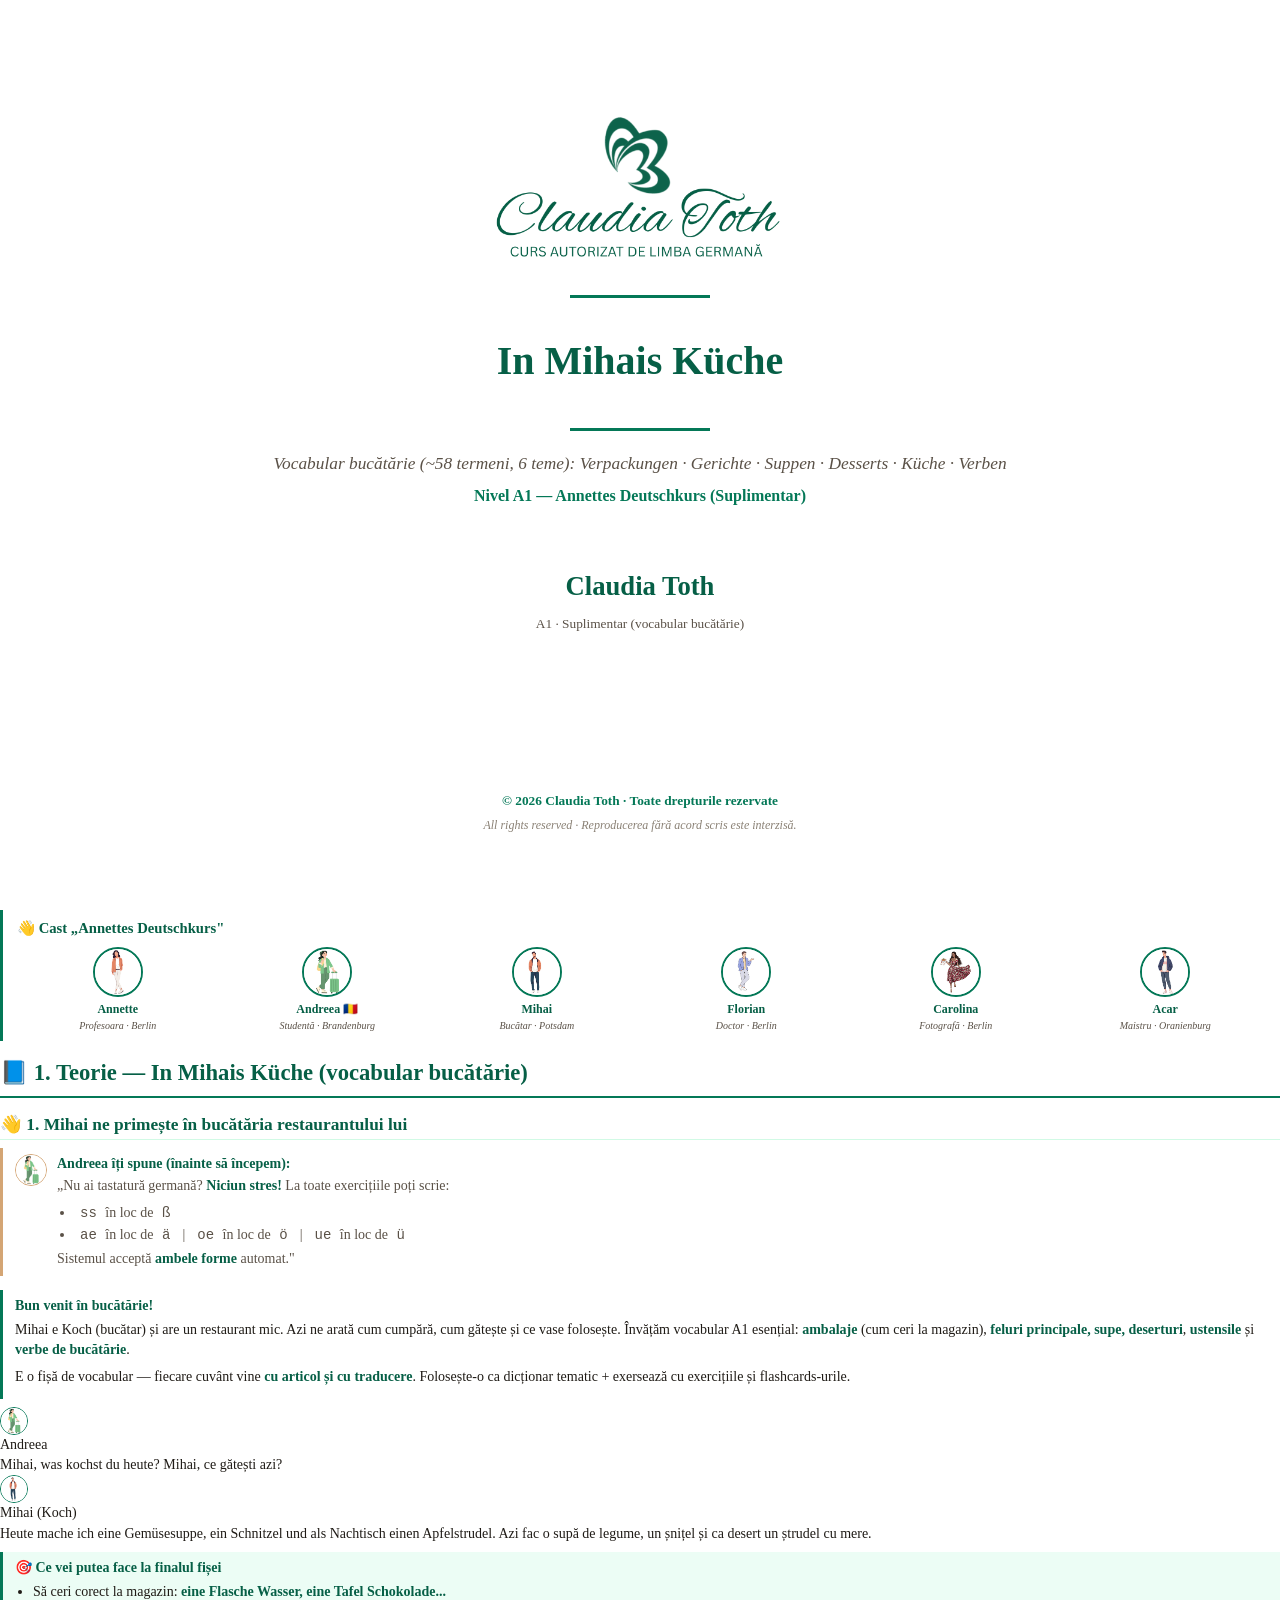
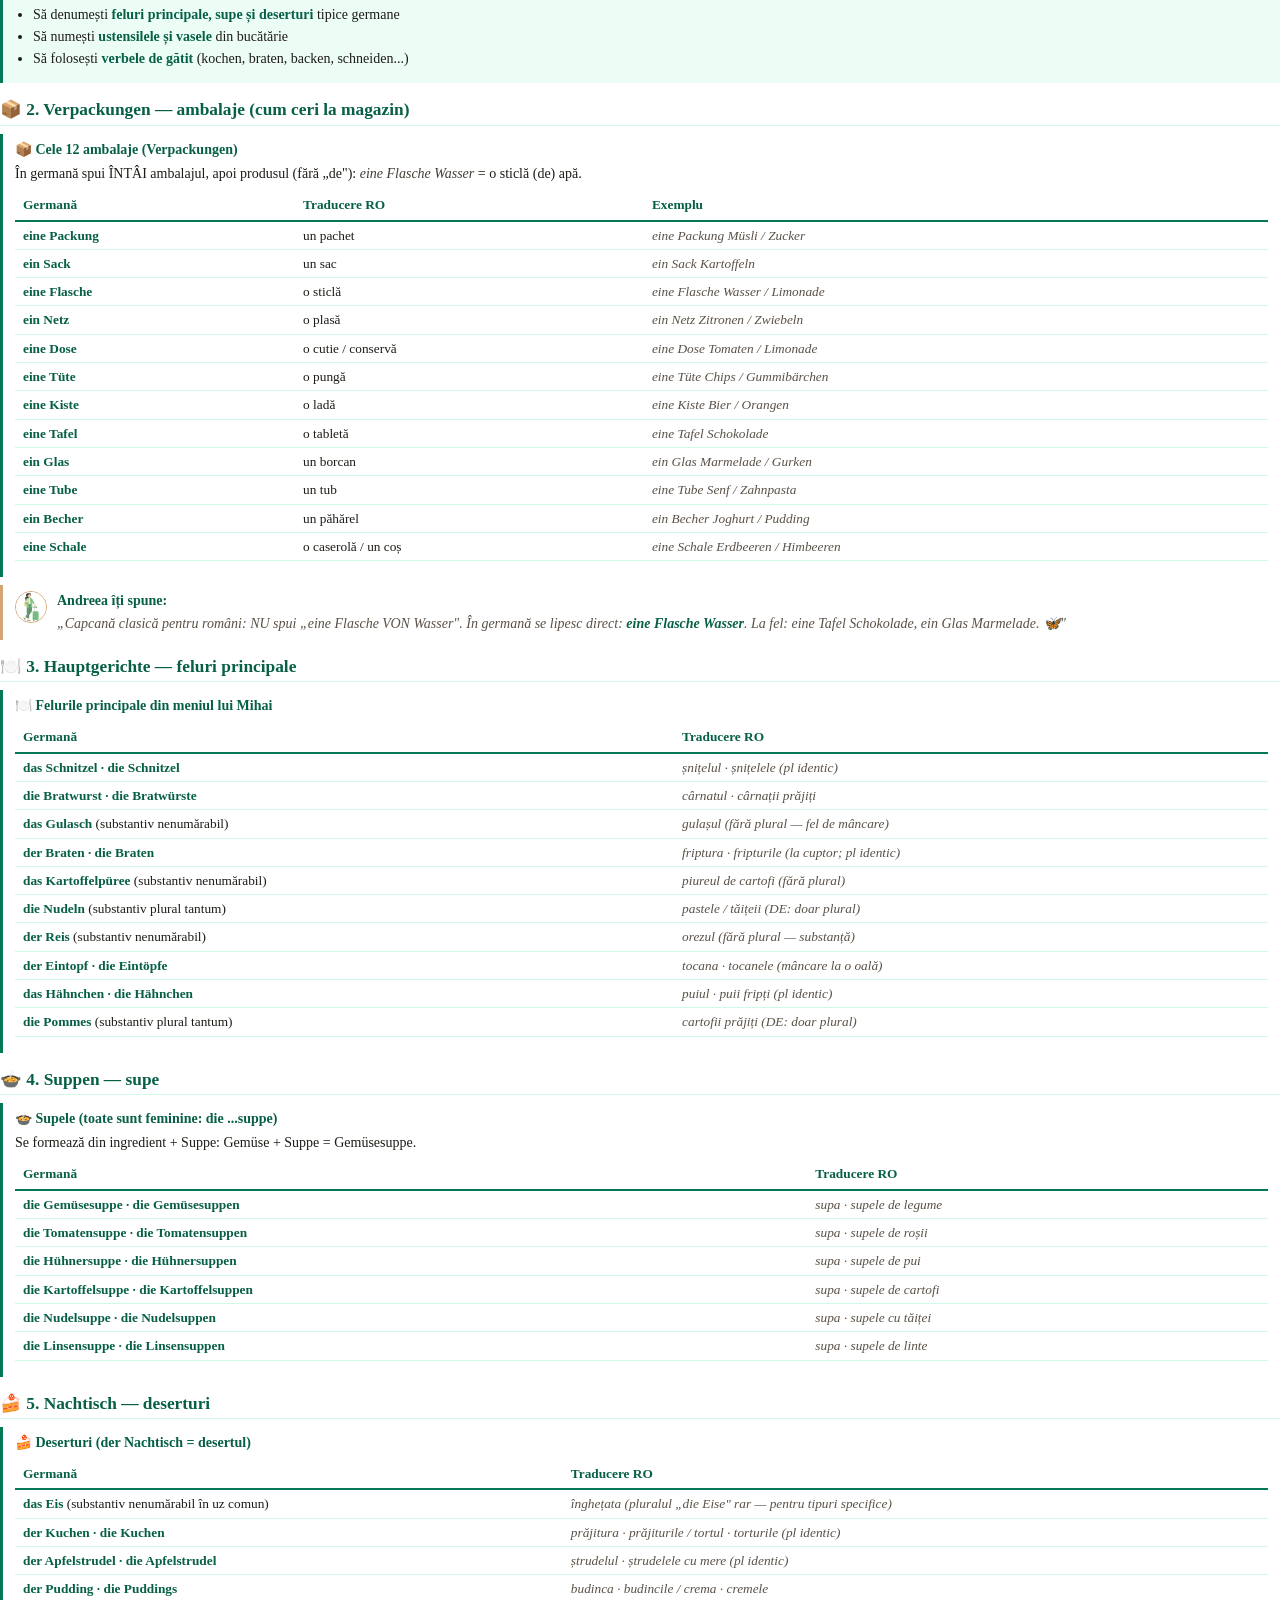
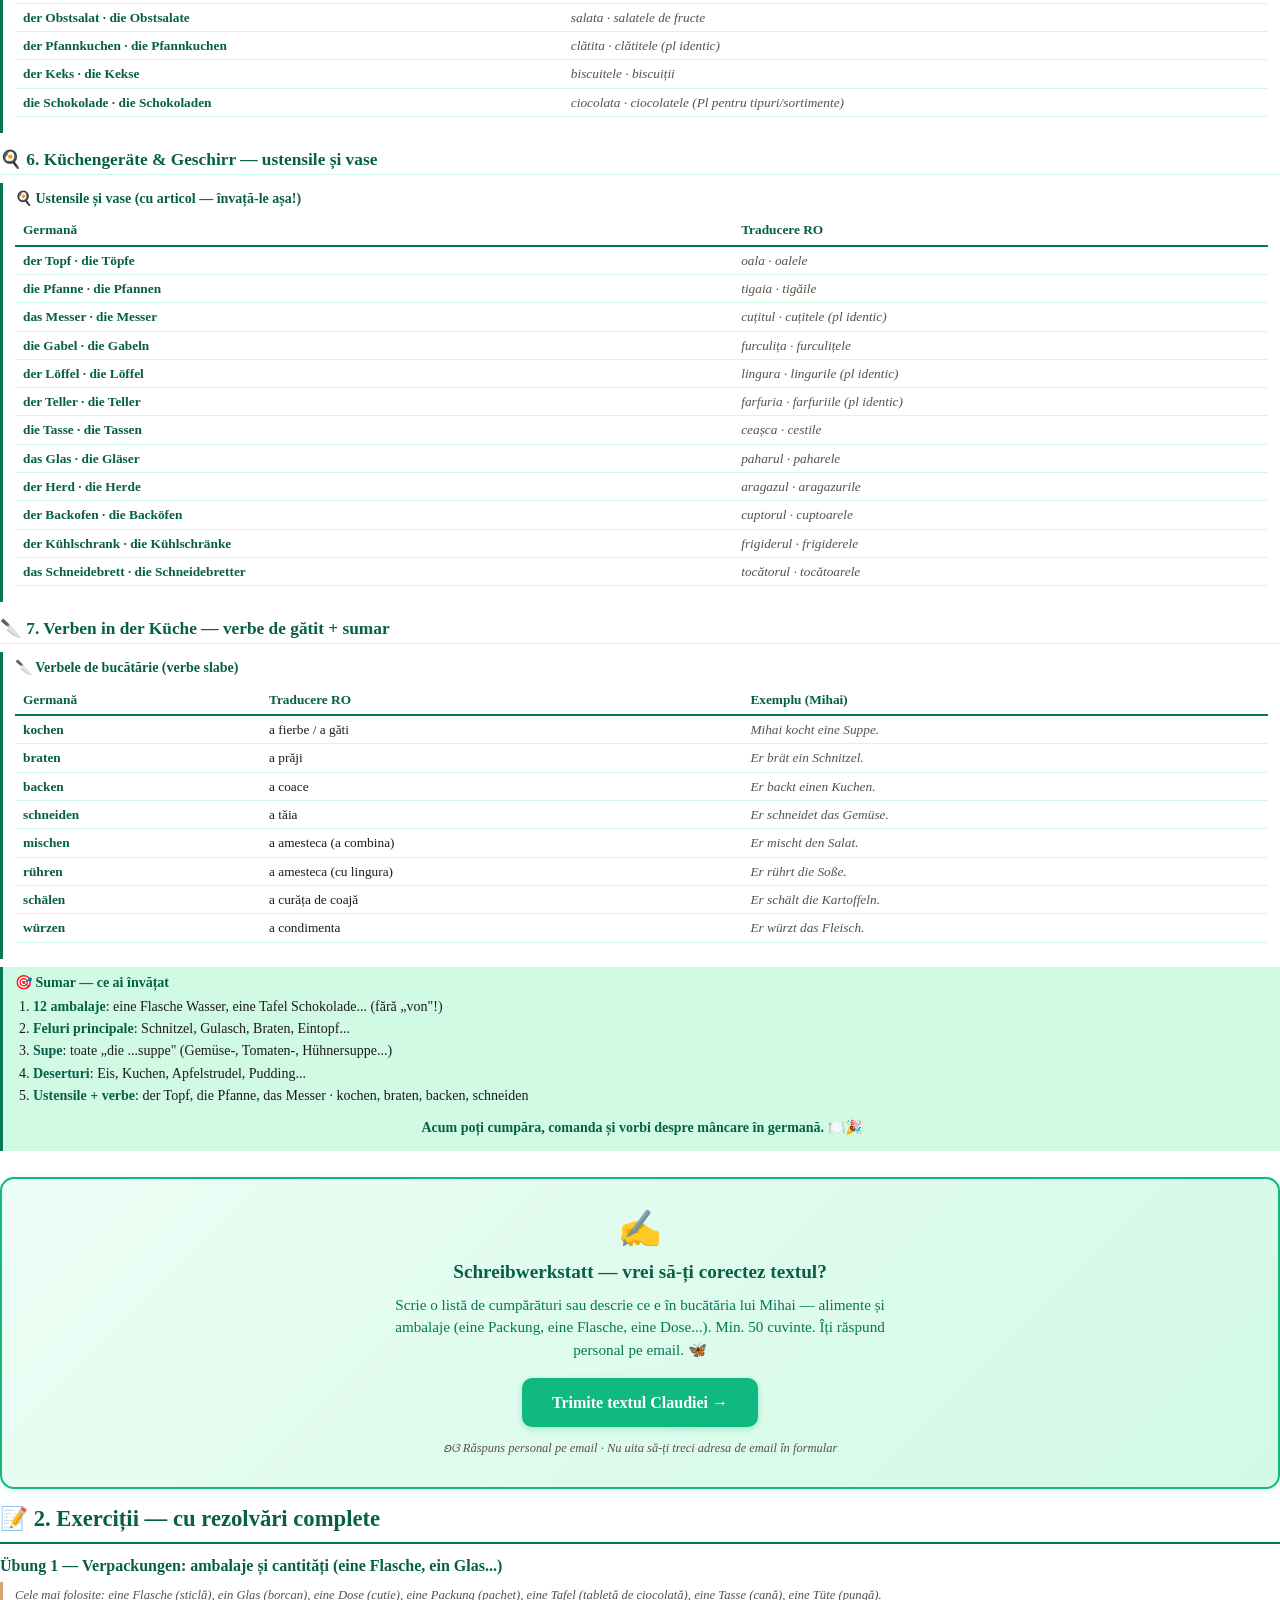
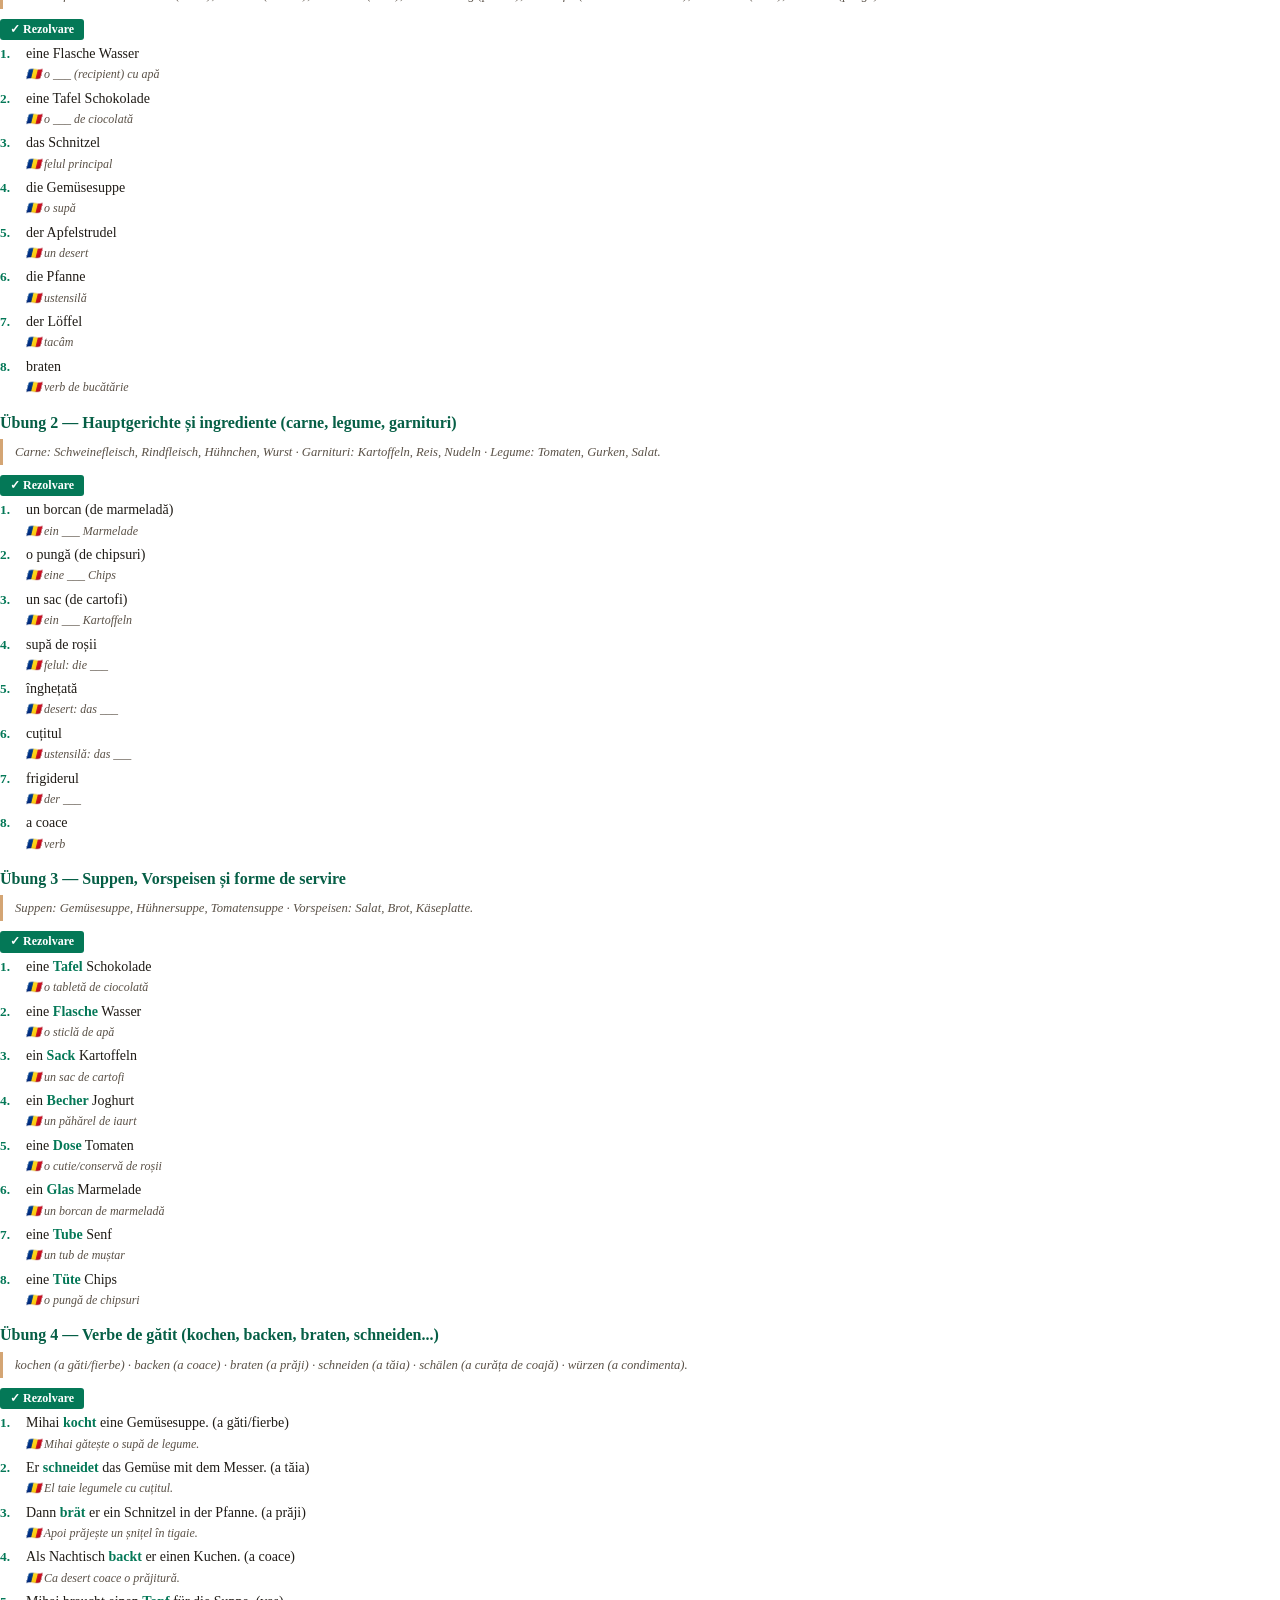
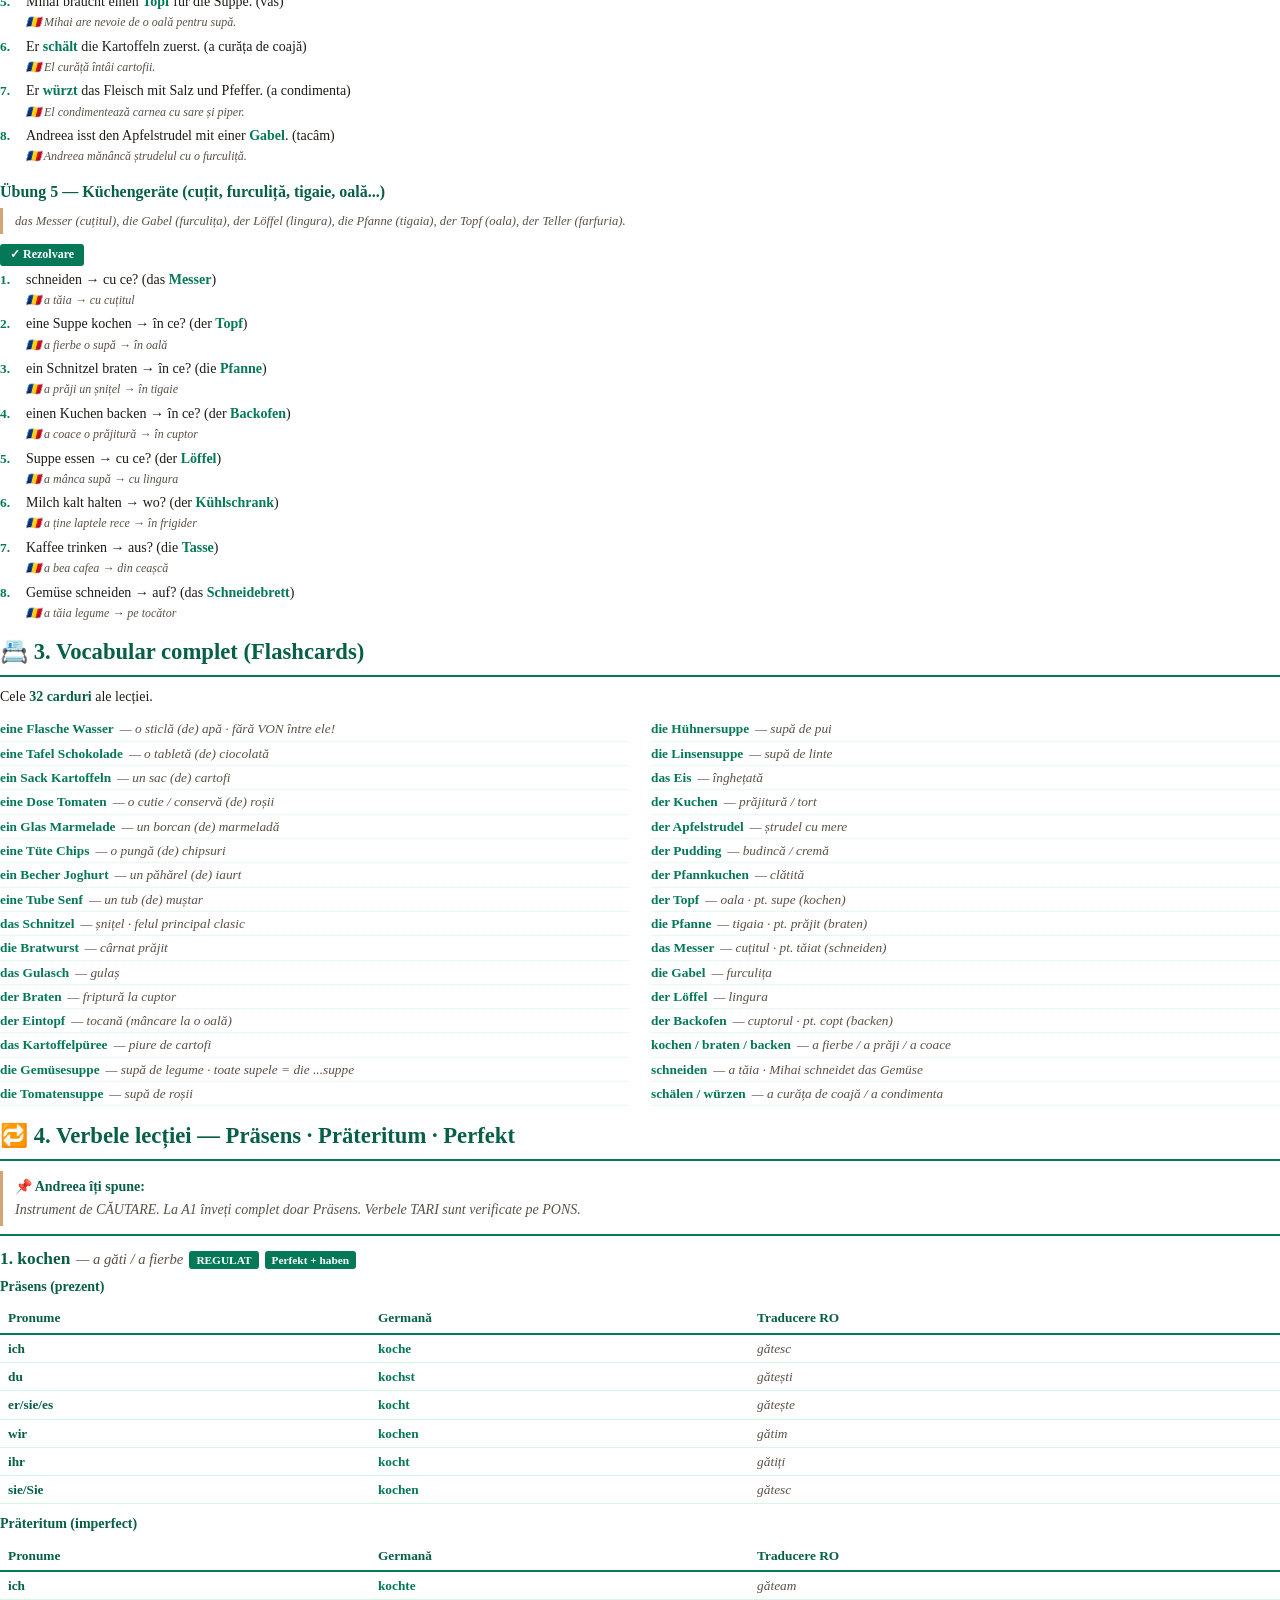
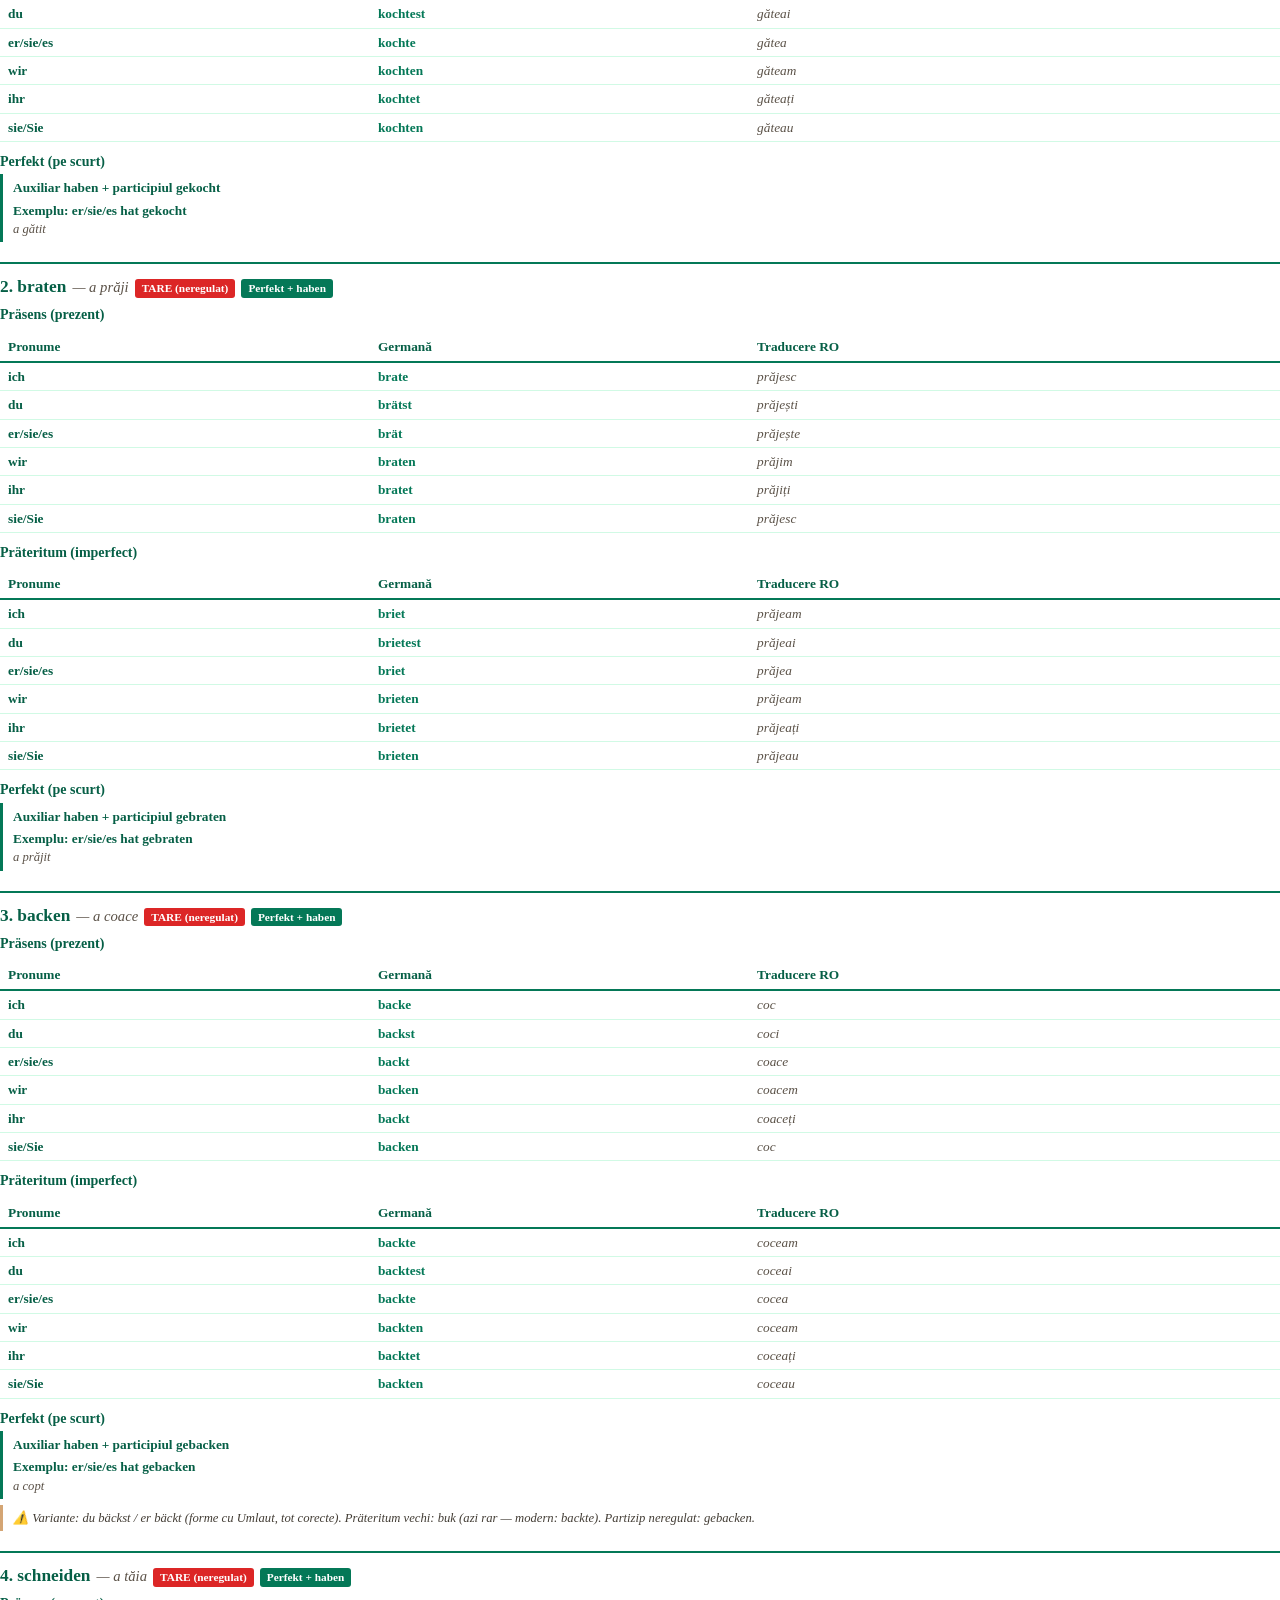
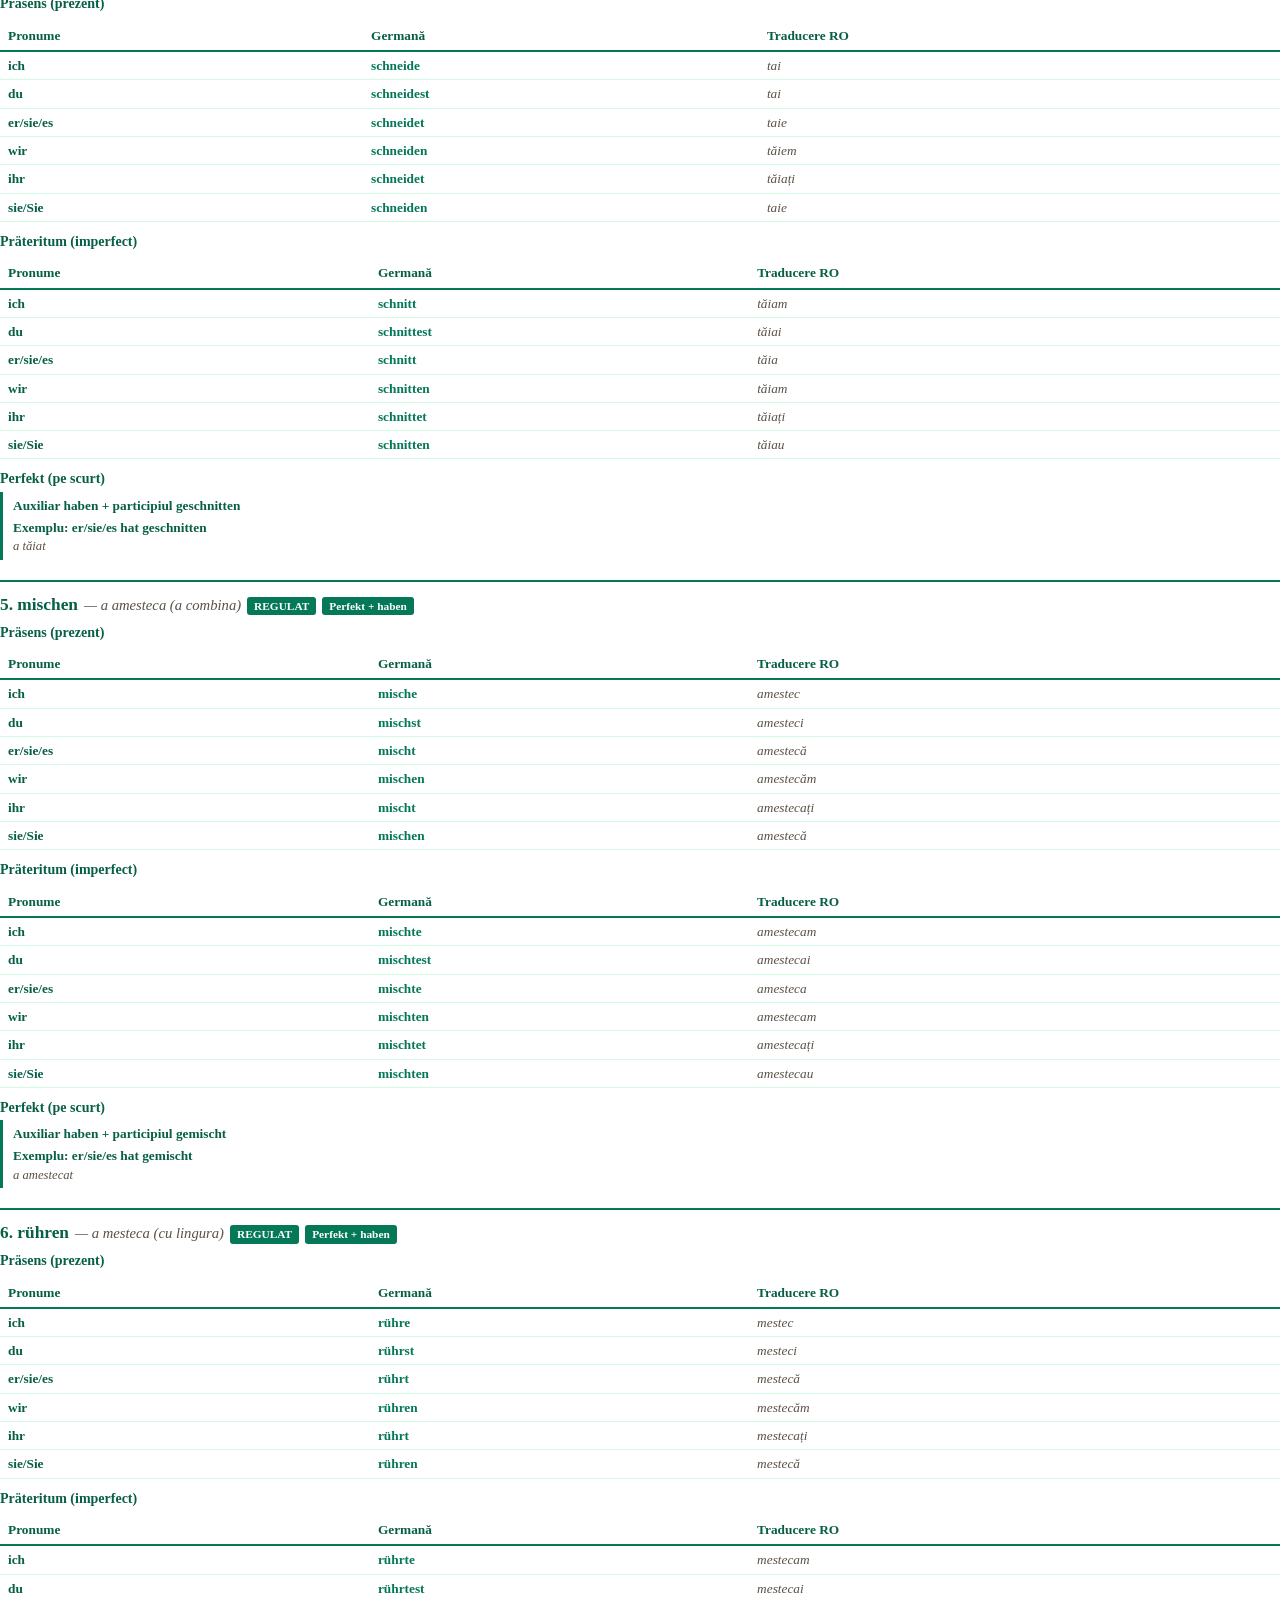
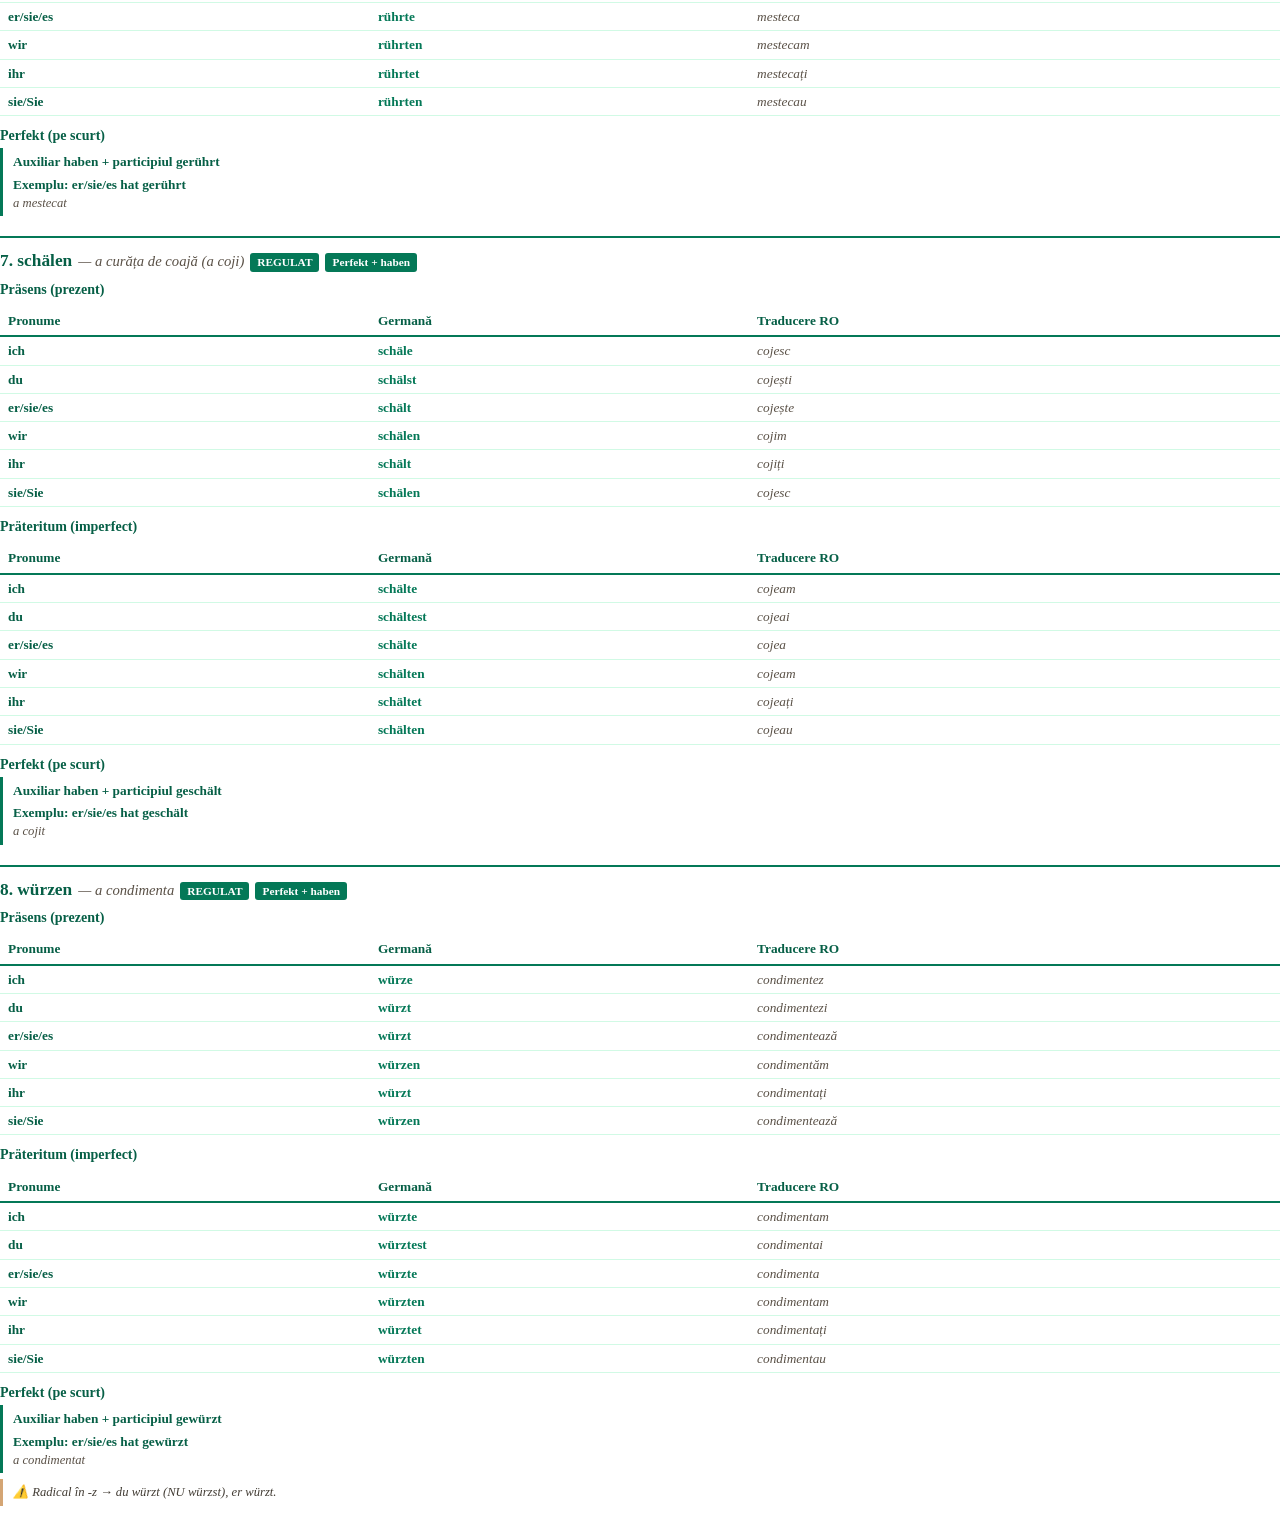
==== commit 8cb22ae3: "Align logo to brand standard: logo-claudia-toth.png header + PDF cover, clean h1 Co-Authored-By: Cla" ====
--- a/pdf.html
+++ b/pdf.html
@@ -12,7 +12,7 @@
         * { box-sizing: border-box; margin: 0; padding: 0; }
         body { font-family: 'Georgia', 'Times New Roman', serif; color: #1F1B16; line-height: 1.45; font-size: 10.5pt; -webkit-print-color-adjust: exact; print-color-adjust: exact; }
         .cover { width: 100%; min-height: 100vh; padding: 80px 60px 60px; text-align: center; display: flex; flex-direction: column; align-items: center; justify-content: flex-start; page-break-after: always; }
-        .cover-symbol { font-size: 90pt; color: #047857; line-height: 1; margin: 30px 0 15px; font-family: 'Segoe UI Emoji', 'Segoe UI', sans-serif; }
+        .cover-symbol { width: 300px; max-width: 70%; height: auto; margin: 30px auto 15px; display: block; }
         .cover-divider { width: 140px; height: 3px; background: #047857; margin: 20px 0; border: none; }
         .cover-title { font-size: 30pt; color: #065f46; font-weight: bold; margin: 14px 0 18px; font-family: 'Georgia', serif; }
         .cover-subtitle { font-size: 13pt; color: #5A5147; font-style: italic; margin-bottom: 8px; }
@@ -31,7 +31,7 @@
         li { margin-bottom: 2px; }
         .theory-box { background: transparent; border-left: 3px solid #047857; padding: 6px 12px; margin: 8px 0; page-break-inside: avoid; }
         .theory-box h4 { color: #065f46; font-size: 10.5pt; margin-bottom: 4px; }
-        .info-box { border-left-color: #3b82f6; }
+        .info-box { border-left-color: #D4A574; }
         .warn-box { border-left-color: #D4A574; }
         .example-box { border-left: 2px dashed #047857; padding: 4px 12px; margin: 4px 0; page-break-inside: avoid; }
         .example-box .de { color: #065f46; font-weight: 600; }
@@ -94,7 +94,7 @@
 <body>
 
 <div class="cover">
-    <div class="cover-symbol">ʚଓ</div>
+    <img src="logo-claudia-toth-dark.png" class="cover-symbol" alt="Claudia Toth — Curs autorizat de limba germană">
     <hr class="cover-divider">
     <h1 class="cover-title">In Mihais Küche</h1>
     <hr class="cover-divider">
